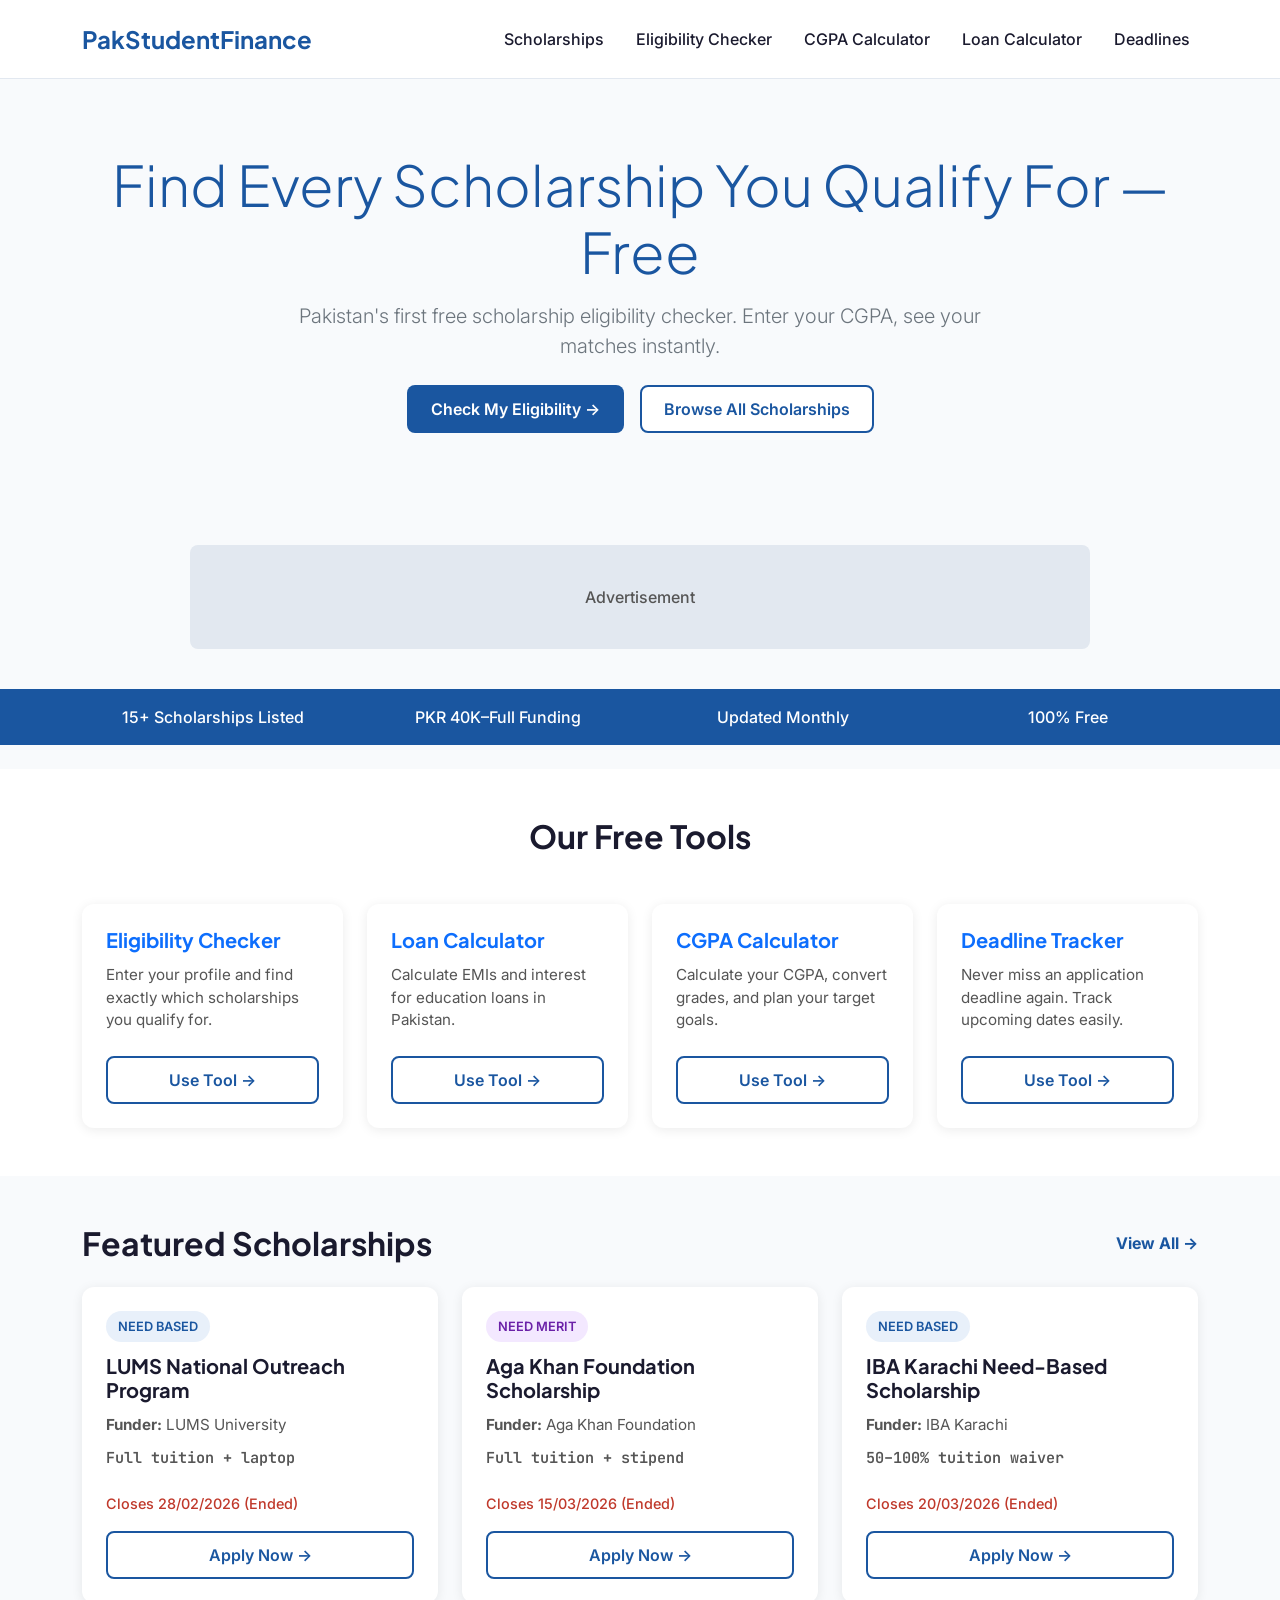
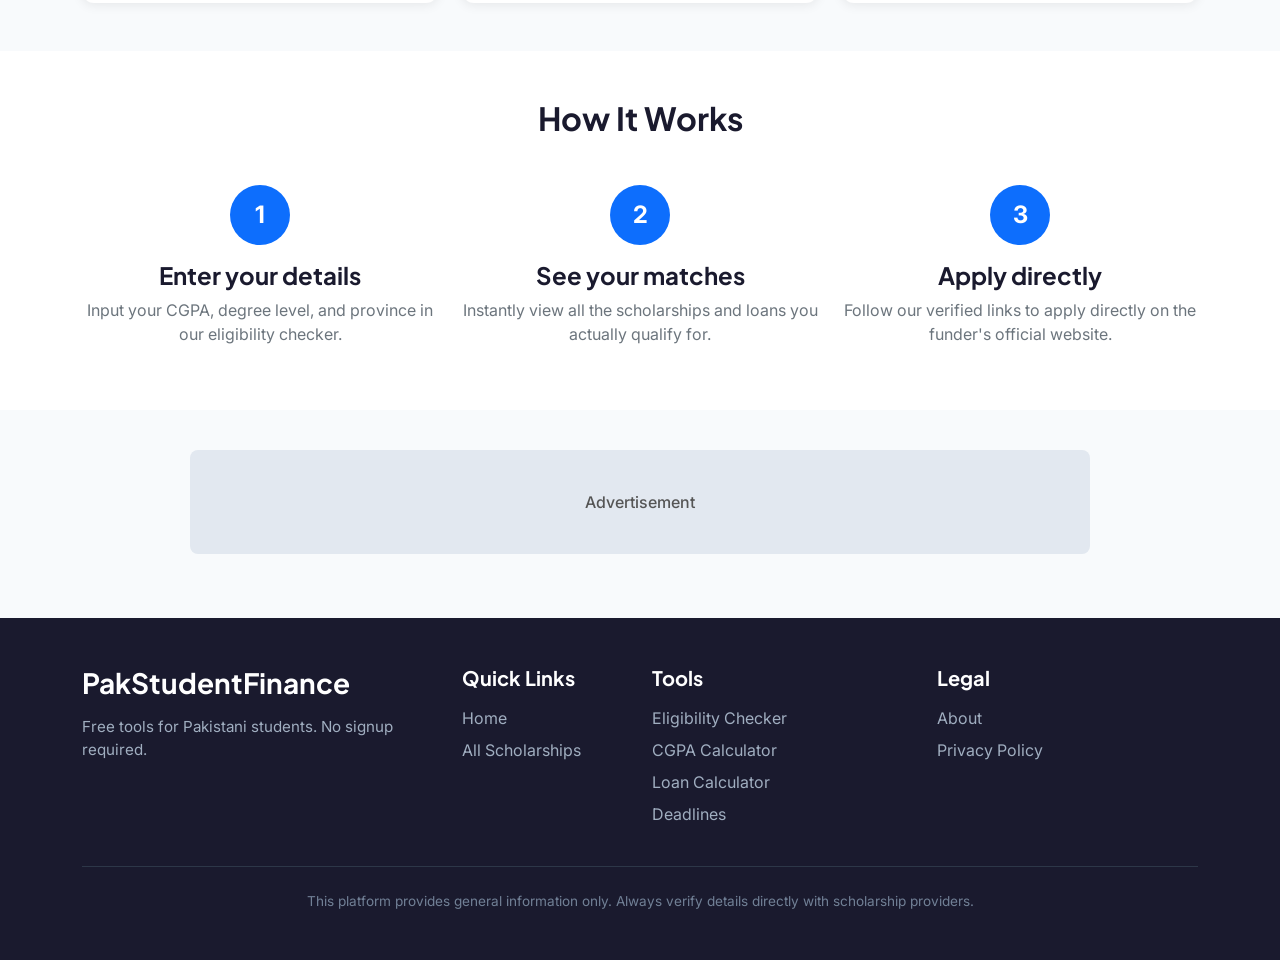
==== index.html @ a40b2070 "Update scholarship deadlines to 2026" ====
<!DOCTYPE html>
<html lang="en">

<head>
    <meta charset="UTF-8">
    <meta name="viewport" content="width=device-width, initial-scale=1.0">
    <meta name="description"
        content="Free scholarship eligibility checker and student finance tools for Pakistani students. Find HEC, provincial, and international scholarships you qualify for instantly.">
    <meta name="keywords"
        content="Pakistan scholarship, HEC scholarship, student loan Pakistan, CGPA calculator, scholarship eligibility checker">
    <meta property="og:title" content="PakStudentFinance — Free Scholarship & Finance Tools for Pakistani Students">
    <meta property="og:url" content="https://mustafa-shah-tech.github.io/student-finance-hub/">
    <title>Pakistan Student Finance & Scholarship Hub</title>

    <!-- Google Fonts -->
    <link rel="preconnect" href="https://fonts.googleapis.com">
    <link rel="preconnect" href="https://fonts.gstatic.com" crossorigin>
    <link
        href="https://fonts.googleapis.com/css2?family=Inter:wght@400;500;600&family=JetBrains+Mono:wght@400;500&family=Plus+Jakarta+Sans:wght@600;700&display=swap"
        rel="stylesheet">

    <!-- Bootstrap 5 -->
    <link href="https://cdn.jsdelivr.net/npm/bootstrap@5.3.2/dist/css/bootstrap.min.css" rel="stylesheet">

    <style>
        :root {
            --primary-blue: #1A56A0;
            --accent-light-blue: #E8F0FA;
            --bg-color: #F8FAFC;
            --card-bg: #FFFFFF;
            --text-primary: #1A1A2E;
            --text-secondary: #555555;
            --success-green: #1A8765;
            --warning-orange: #B8860B;
            --danger-red: #C0392B;
            --border-color: #E2E8F0;

            --font-heading: 'Plus Jakarta Sans', sans-serif;
            --font-body: 'Inter', sans-serif;
            --font-mono: 'JetBrains Mono', monospace;
        }

        body {
            font-family: var(--font-body);
            color: var(--text-primary);
            background-color: var(--bg-color);
            -webkit-font-smoothing: antialiased;
        }

        h1,
        h2,
        h3,
        h4,
        h5,
        h6,
        .logo {
            font-family: var(--font-heading);
            font-weight: 700;
        }

        /* Navbar */
        .navbar {
            background-color: var(--card-bg);
            border-bottom: 1px solid var(--border-color);
            padding: 1rem 0;
        }

        .navbar-brand {
            color: var(--primary-blue) !important;
            font-size: 1.5rem;
        }

        .nav-link {
            color: var(--text-primary);
            font-weight: 500;
            margin-left: 1rem;
        }

        .nav-link:hover {
            color: var(--primary-blue);
        }

        /* Components */
        .btn-primary {
            background-color: var(--primary-blue);
            color: white;
            border-radius: 8px;
            padding: 12px 24px;
            border: none;
            font-weight: 600;
            transition: all 0.2s ease;
        }

        .btn-primary:hover {
            background-color: #144380;
            /* darken 10% */
            color: white;
        }

        .btn-outline-primary {
            background-color: white;
            color: var(--primary-blue);
            border: 2px solid var(--primary-blue);
            border-radius: 8px;
            padding: 10px 22px;
            font-weight: 600;
            transition: all 0.2s ease;
        }

        .btn-outline-primary:hover {
            background-color: var(--primary-blue);
            color: white;
        }

        .stat-bar {
            background-color: var(--primary-blue);
            color: white;
            padding: 1rem 0;
            font-weight: 500;
            text-align: center;
        }

        .card-custom {
            background-color: var(--card-bg);
            border-radius: 12px;
            box-shadow: 0 2px 12px rgba(0, 0, 0, 0.08);
            padding: 24px;
            border: none;
            height: 100%;
            transition: transform 0.2s ease;
        }

        .card-custom:hover {
            transform: translateY(-4px);
        }

        .card-custom h3 {
            font-size: 1.25rem;
            margin-bottom: 0.75rem;
        }

        .card-custom p {
            color: var(--text-secondary);
            font-size: 0.95rem;
            margin-bottom: 1.5rem;
        }

        .badge-type {
            font-size: 0.8rem;
            padding: 6px 12px;
            border-radius: 20px;
            font-weight: 600;
            display: inline-block;
            margin-bottom: 12px;
        }

        .badge-need-based {
            background-color: var(--accent-light-blue);
            color: var(--primary-blue);
        }

        .badge-merit {
            background-color: #E6F4EA;
            color: var(--success-green);
        }

        .badge-loan {
            background-color: #FFF3CD;
            color: var(--warning-orange);
        }

        .badge-need-merit {
            background-color: #F3E8FF;
            color: #6B21A8;
        }

        .scholarship-price {
            font-family: var(--font-mono);
            font-size: 1.1rem;
            font-weight: 600;
            color: var(--primary-blue);
            margin: 10px 0;
        }

        .scholarship-deadline {
            color: var(--danger-red);
            font-size: 0.9rem;
            font-weight: 500;
            margin-bottom: 16px;
        }

        /* AdSense Box */
        .adsense-placeholder {
            background-color: #E2E8F0;
            color: var(--text-secondary);
            text-align: center;
            padding: 40px 20px;
            margin: 40px auto;
            border-radius: 8px;
            font-weight: 500;
            max-width: 900px;
        }

        /* Footer */
        footer {
            background-color: #1A1A2E;
            color: white;
            padding: 3rem 0;
            margin-top: 4rem;
        }

        footer a {
            color: #A0AEC0;
            text-decoration: none;
            display: block;
            margin-bottom: 0.5rem;
            transition: color 0.2s ease;
        }

        footer a:hover {
            color: white;
        }

        .footer-tagline {
            color: #A0AEC0;
            font-size: 0.95rem;
            margin-bottom: 1.5rem;
        }

        .footer-disclaimer {
            font-size: 0.85rem;
            color: #718096;
            margin-top: 2rem;
            padding-top: 1.5rem;
            border-top: 1px solid #2D3748;
        }
    </style>
</head>

<body>

    <!-- Navbar -->
    <nav class="navbar navbar-expand-lg sticky-top">
        <div class="container">
            <a class="navbar-brand logo" href="index.html">PakStudentFinance</a>
            <button class="navbar-toggler border-0" type="button" data-bs-toggle="collapse" data-bs-target="#navbarNav">
                <span class="navbar-toggler-icon"></span>
            </button>
            <div class="collapse navbar-collapse" id="navbarNav">
                <ul class="navbar-nav ms-auto">
                    <li class="nav-item">
                        <a class="nav-link" href="scholarships.html">Scholarships</a>
                    </li>
                    <li class="nav-item">
                        <a class="nav-link" href="eligibility-checker.html">Eligibility Checker</a>
                    </li>
                    <li class="nav-item">
                        <a class="nav-link" href="cgpa-calculator.html">CGPA Calculator</a>
                    </li>
                    <li class="nav-item">
                        <a class="nav-link" href="loan-calculator.html">Loan Calculator</a>
                    </li>
                    <li class="nav-item">
                        <a class="nav-link" href="deadlines.html">Deadlines</a>
                    </li>
                </ul>
            </div>
        </div>
    </nav>

    <!-- Hero -->
    <section class="py-5 text-center">
        <div class="container py-4">
            <h1 class="display-4 mb-3" style="color: var(--primary-blue);">Find Every Scholarship You Qualify For — Free
            </h1>
            <p class="lead text-secondary mb-4 mx-auto" style="max-width: 700px;">Pakistan's first free scholarship
                eligibility checker. Enter your CGPA, see your matches instantly.</p>
            <div class="d-flex justify-content-center gap-3 flex-wrap">
                <a href="eligibility-checker.html" class="btn btn-primary">Check My Eligibility &rarr;</a>
                <a href="scholarships.html" class="btn btn-outline-primary">Browse All Scholarships</a>
            </div>
        </div>
    </section>

    <!-- ADSENSE SLOT: Replace with your AdSense code after approval -->
    <div class="container">
        <div class="adsense-placeholder">
            Advertisement
        </div>
    </div>

    <!-- Stats Bar -->
    <div class="stat-bar my-4">
        <div class="container">
            <div class="row text-center gy-2">
                <div class="col-sm-3 col-6">15+ Scholarships Listed</div>
                <div class="col-sm-3 col-6">PKR 40K–Full Funding</div>
                <div class="col-sm-3 col-6">Updated Monthly</div>
                <div class="col-sm-3 col-6">100% Free</div>
            </div>
        </div>
    </div>

    <!-- Features Section -->
    <section class="py-5" style="background-color: white;">
        <div class="container">
            <h2 class="text-center mb-5">Our Free Tools</h2>
            <div class="row g-4">
                <div class="col-md-6 col-lg-3">
                    <div class="card-custom">
                        <h3 class="text-primary">Eligibility Checker</h3>
                        <p>Enter your profile and find exactly which scholarships you qualify for.</p>
                        <a href="eligibility-checker.html" class="btn btn-outline-primary w-100">Use Tool &rarr;</a>
                    </div>
                </div>
                <div class="col-md-6 col-lg-3">
                    <div class="card-custom">
                        <h3 class="text-primary">Loan Calculator</h3>
                        <p>Calculate EMIs and interest for education loans in Pakistan.</p>
                        <a href="loan-calculator.html" class="btn btn-outline-primary w-100">Use Tool &rarr;</a>
                    </div>
                </div>
                <div class="col-md-6 col-lg-3">
                    <div class="card-custom">
                        <h3 class="text-primary">CGPA Calculator</h3>
                        <p>Calculate your CGPA, convert grades, and plan your target goals.</p>
                        <a href="cgpa-calculator.html" class="btn btn-outline-primary w-100">Use Tool &rarr;</a>
                    </div>
                </div>
                <div class="col-md-6 col-lg-3">
                    <div class="card-custom">
                        <h3 class="text-primary">Deadline Tracker</h3>
                        <p>Never miss an application deadline again. Track upcoming dates easily.</p>
                        <a href="deadlines.html" class="btn btn-outline-primary w-100">Use Tool &rarr;</a>
                    </div>
                </div>
            </div>
        </div>
    </section>

    <!-- Featured Scholarships -->
    <section class="py-5">
        <div class="container">
            <div class="d-flex justify-content-between align-items-center mb-4">
                <h2 class="mb-0">Featured Scholarships</h2>
                <a href="scholarships.html" class="text-decoration-none fw-bold"
                    style="color: var(--primary-blue);">View All &rarr;</a>
            </div>
            <div class="row g-4" id="featured-scholarships-container">
                <!-- Data will be loaded via JS -->
            </div>
        </div>
    </section>

    <!-- How it works -->
    <section class="py-5" style="background-color: white;">
        <div class="container">
            <h2 class="text-center mb-5">How It Works</h2>
            <div class="row text-center g-4">
                <div class="col-md-4">
                    <div class="d-inline-flex align-items-center justify-content-center bg-primary text-white rounded-circle mb-3"
                        style="width: 60px; height: 60px; font-size: 1.5rem; font-weight: bold;">1</div>
                    <h4>Enter your details</h4>
                    <p class="text-secondary">Input your CGPA, degree level, and province in our eligibility checker.
                    </p>
                </div>
                <div class="col-md-4">
                    <div class="d-inline-flex align-items-center justify-content-center bg-primary text-white rounded-circle mb-3"
                        style="width: 60px; height: 60px; font-size: 1.5rem; font-weight: bold;">2</div>
                    <h4>See your matches</h4>
                    <p class="text-secondary">Instantly view all the scholarships and loans you actually qualify for.
                    </p>
                </div>
                <div class="col-md-4">
                    <div class="d-inline-flex align-items-center justify-content-center bg-primary text-white rounded-circle mb-3"
                        style="width: 60px; height: 60px; font-size: 1.5rem; font-weight: bold;">3</div>
                    <h4>Apply directly</h4>
                    <p class="text-secondary">Follow our verified links to apply directly on the funder's official
                        website.</p>
                </div>
            </div>
        </div>
    </section>

    <!-- ADSENSE SLOT: Replace with your AdSense code after approval -->
    <div class="container mt-4">
        <div class="adsense-placeholder">
            Advertisement
        </div>
    </div>

    <!-- Footer -->
    <footer>
        <div class="container">
            <div class="row gy-4">
                <div class="col-lg-4 col-md-6">
                    <h3 class="logo mb-3">PakStudentFinance</h3>
                    <p class="footer-tagline">Free tools for Pakistani students. No signup required.</p>
                </div>
                <div class="col-lg-2 col-md-6">
                    <h5 class="mb-3">Quick Links</h5>
                    <a href="index.html">Home</a>
                    <a href="scholarships.html">All Scholarships</a>
                </div>
                <div class="col-lg-3 col-md-6">
                    <h5 class="mb-3">Tools</h5>
                    <a href="eligibility-checker.html">Eligibility Checker</a>
                    <a href="cgpa-calculator.html">CGPA Calculator</a>
                    <a href="loan-calculator.html">Loan Calculator</a>
                    <a href="deadlines.html">Deadlines</a>
                </div>
                <div class="col-lg-3 col-md-6">
                    <h5 class="mb-3">Legal</h5>
                    <a href="about.html">About</a>
                    <a href="privacy-policy.html">Privacy Policy</a>
                </div>
            </div>
            <div class="footer-disclaimer text-center">
                This platform provides general information only. Always verify details directly with scholarship
                providers.
            </div>
        </div>
    </footer>

    <!-- Bootstrap JS -->
    <script src="https://cdn.jsdelivr.net/npm/bootstrap@5.3.2/dist/js/bootstrap.bundle.min.js"></script>

    <script>
        const scholarships = [
            { id: 1, name: "HEC Need-Based Scholarship", funder: "Higher Education Commission (HEC)", amount: "PKR 40,000–80,000/year", type: "need-based", deadline: "2026-03-31", applyURL: "https://www.hec.gov.pk/english/scholarshipsgrants/Pages/NBS.aspx" },
            { id: 2, name: "HEC Merit Scholarship (USEFP)", funder: "HEC / USEFP", amount: "PKR 20,000–50,000/semester", type: "merit", deadline: "2026-04-15", applyURL: "https://www.hec.gov.pk" },
            { id: 3, name: "Punjab Educational Endowment Fund (PEEF)", funder: "Government of Punjab", amount: "PKR 30,000–60,000/year", type: "need-based", deadline: "2026-05-01", applyURL: "https://peef.org.pk" },
            { id: 4, name: "Sindh Education Foundation Scholarship", funder: "Government of Sindh", amount: "PKR 25,000–45,000/year", type: "need-based", deadline: "2026-04-30", applyURL: "https://sef.org.pk" },
            { id: 5, name: "PM's Youth Business & Agriculture Loan", funder: "Government of Pakistan", amount: "PKR 100K–500K (loan)", type: "loan", deadline: "2026-06-30", applyURL: "https://pmyp.gov.pk" },
            { id: 6, name: "Aga Khan Foundation Scholarship", funder: "Aga Khan Foundation", amount: "Full tuition + stipend", type: "need-merit", deadline: "2026-03-15", applyURL: "https://www.akdn.org" },
            { id: 7, name: "Ehsaas Undergraduate Scholarship", funder: "Government of Pakistan", amount: "PKR 20,000/sem + acc", type: "need-based", deadline: "2026-08-01", applyURL: "https://ehsaas.nadra.gov.pk" },
            { id: 8, name: "Balochistan Educational Scholarship", funder: "Gov of Balochistan", amount: "PKR 30,000–70,000/year", type: "need-based", deadline: "2026-05-15", applyURL: "https://www.balochistan.gov.pk" },
            { id: 9, name: "LUMS National Outreach Program", funder: "LUMS University", amount: "Full tuition + laptop", type: "need-based", deadline: "2026-02-28", applyURL: "https://nop.lums.edu.pk" },
            { id: 10, name: "IBA Karachi Need-Based Scholarship", funder: "IBA Karachi", amount: "50–100% tuition waiver", type: "need-based", deadline: "2026-03-20", applyURL: "https://www.iba.edu.pk/financial_aid.php" },
            { id: 11, name: "KPK Higher Education Scholarship", funder: "Government of KPK", amount: "PKR 30,000–60,000/year", type: "merit", deadline: "2026-06-01", applyURL: "https://www.kpkscholarships.com" },
            { id: 12, name: "NUST Financial Aid Scholarship", funder: "NUST University", amount: "25–100% tuition waiver", type: "need-merit", deadline: "2026-07-15", applyURL: "https://www.nust.edu.pk" },
            { id: 13, name: "Commonwealth Scholarship (Pakistan)", funder: "Commonwealth (UK)", amount: "Full funding (UK study)", type: "merit", deadline: "2026-10-15", applyURL: "https://cscuk.fcdo.gov.uk/apply/" },
            { id: 14, name: "Fulbright Pakistan Scholarship", funder: "US Embassy / USEFP", amount: "Full funding (USA study)", type: "merit", deadline: "2026-05-15", applyURL: "https://www.usefpakistan.org" },
            { id: 15, name: "Dawood Global Foundation Scholarship", funder: "Dawood Foundation", amount: "PKR 60K–120K/year", type: "need-merit", deadline: "2026-04-01", applyURL: "https://www.dawoodglobal.com/foundation" }
        ];

        function getDaysRemaining(deadlineStr) {
            const today = new Date();
            today.setHours(0, 0, 0, 0);
            const deadline = new Date(deadlineStr);
            const diff = Math.ceil((deadline - today) / (1000 * 60 * 60 * 24));
            return diff;
        }

        window.onload = function () {
            // Sort by deadline and pick first 3
            const sortedScholarships = [...scholarships].sort((a, b) => new Date(a.deadline) - new Date(b.deadline));
            const featuredList = sortedScholarships.slice(0, 3);
            const container = document.getElementById("featured-scholarships-container");
            container.innerHTML = "";

            featuredList.forEach(item => {
                const daysObj = getDaysRemaining(item.deadline);
                let deadlineStr = `Closes ${new Date(item.deadline).toLocaleDateString('en-GB')} (${daysObj > 0 ? daysObj + " days left" : "Ended"})`;

                const col = document.createElement("div");
                col.className = "col-md-4";
                col.innerHTML = `
                    <div class="card-custom">
                        <span class="badge-type badge-${item.type}">${item.type.replace('-', ' ').toUpperCase()}</span>
                        <h3>${item.name}</h3>
                        <p class="mb-1"><strong>Funder:</strong> ${item.funder}</p>
                        <p class="scholarship-price">${item.amount}</p>
                        <div class="scholarship-deadline">${deadlineStr}</div>
                        <a href="${item.applyURL}" target="_blank" class="btn btn-outline-primary w-100">Apply Now &rarr;</a>
                    </div>
                `;
                container.appendChild(col);
            });
        };
    </script>
</body>

</html>
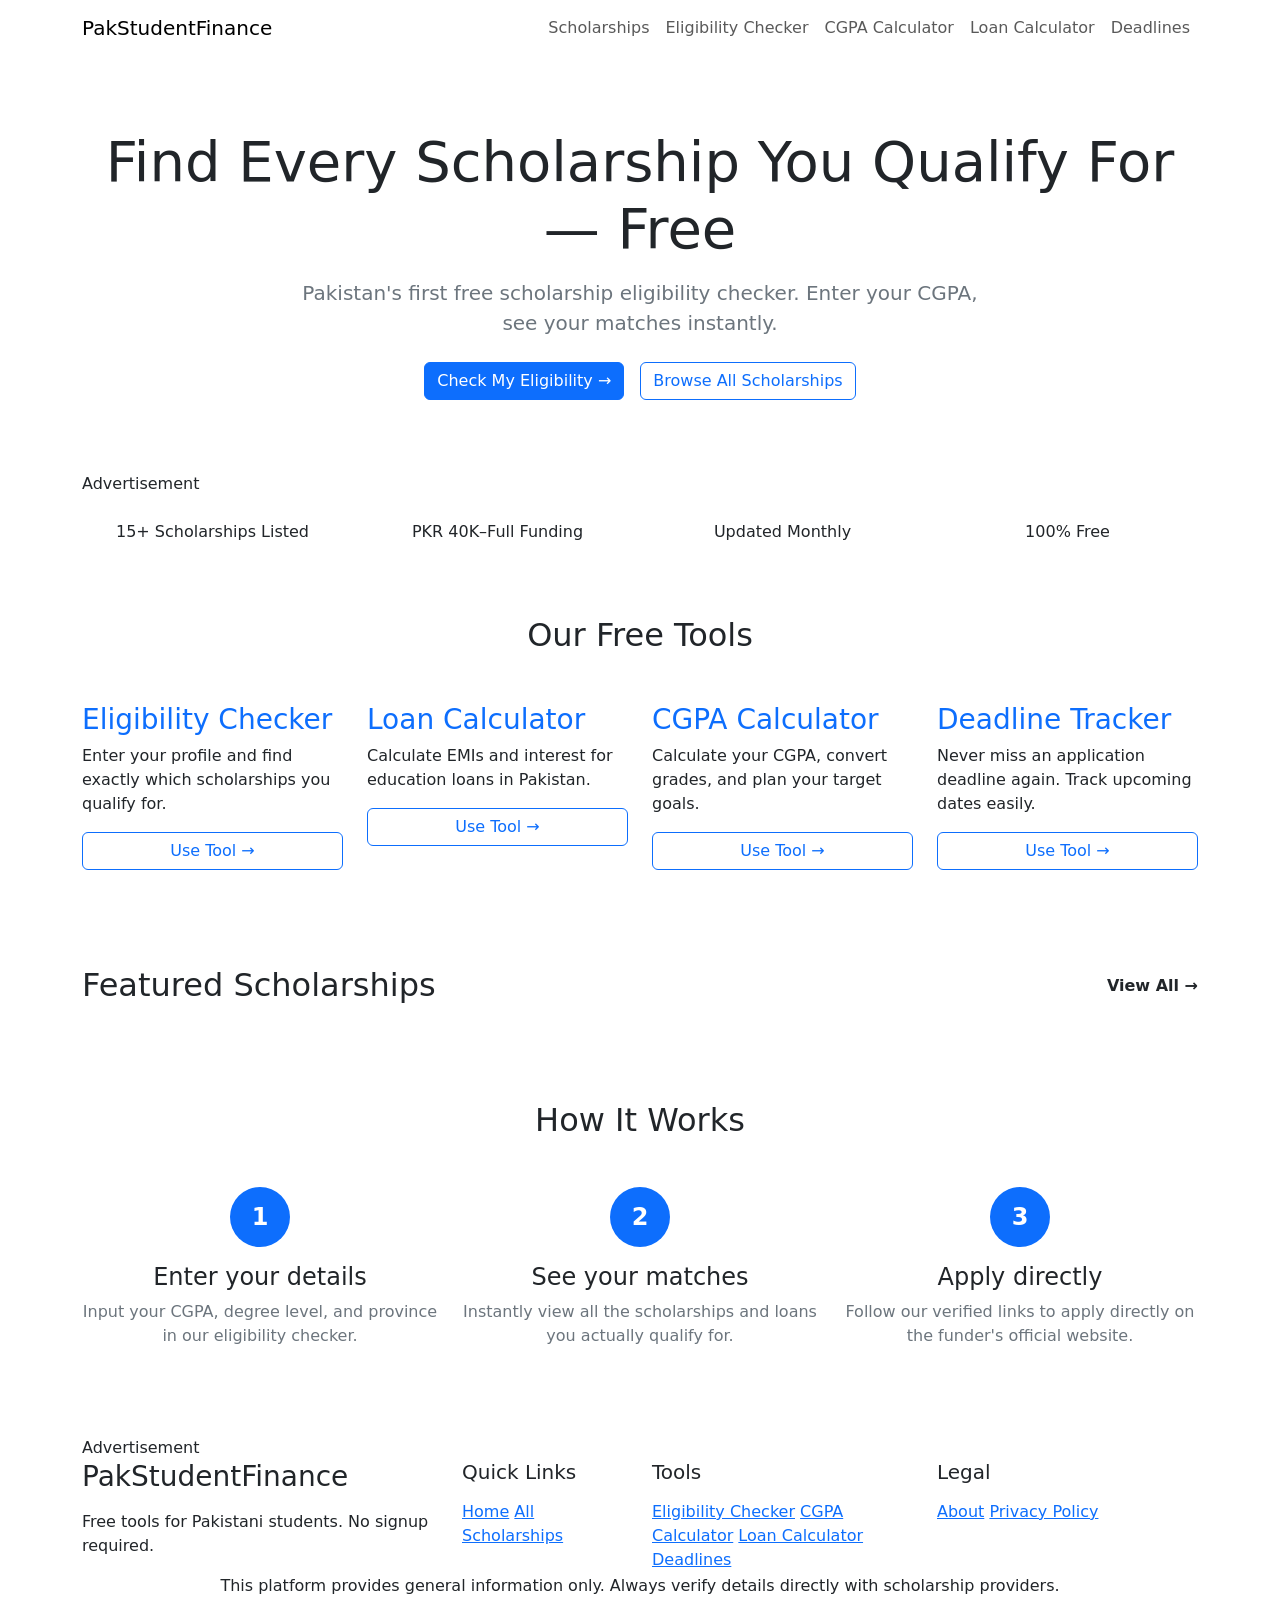
==== commit b259f4b9: "Fix duplicate favicon comment and meta description formatting" ====
--- a/index.html
+++ b/index.html
@@ -4,13 +4,15 @@
 <head>
     <meta charset="UTF-8">
     <meta name="viewport" content="width=device-width, initial-scale=1.0">
-    <meta name="description"
-        content="Free scholarship eligibility checker and student finance tools for Pakistani students. Find HEC, provincial, and international scholarships you qualify for instantly.">
+    <meta name="description" content="Free scholarship eligibility checker and student finance tools for Pakistani students. Find HEC, provincial, and international scholarships you qualify for instantly.">
     <meta name="keywords"
         content="Pakistan scholarship, HEC scholarship, student loan Pakistan, CGPA calculator, scholarship eligibility checker">
     <meta property="og:title" content="PakStudentFinance — Free Scholarship & Finance Tools for Pakistani Students">
     <meta property="og:url" content="https://mustafa-shah-tech.github.io/student-finance-hub/">
     <title>Pakistan Student Finance & Scholarship Hub</title>
+    <!-- Favicon -->
+    <link rel="icon"
+        href="data:image/svg+xml,<svg xmlns='http://www.w3.org/2000/svg' viewBox='0 0 100 100'><text y='.9em' font-size=''90''>🎓</text></svg>">
 
     <!-- Google Fonts -->
     <link rel="preconnect" href="https://fonts.googleapis.com">
@@ -22,219 +24,9 @@
     <!-- Bootstrap 5 -->
     <link href="https://cdn.jsdelivr.net/npm/bootstrap@5.3.2/dist/css/bootstrap.min.css" rel="stylesheet">
 
-    <style>
-        :root {
-            --primary-blue: #1A56A0;
-            --accent-light-blue: #E8F0FA;
-            --bg-color: #F8FAFC;
-            --card-bg: #FFFFFF;
-            --text-primary: #1A1A2E;
-            --text-secondary: #555555;
-            --success-green: #1A8765;
-            --warning-orange: #B8860B;
-            --danger-red: #C0392B;
-            --border-color: #E2E8F0;
-
-            --font-heading: 'Plus Jakarta Sans', sans-serif;
-            --font-body: 'Inter', sans-serif;
-            --font-mono: 'JetBrains Mono', monospace;
-        }
-
-        body {
-            font-family: var(--font-body);
-            color: var(--text-primary);
-            background-color: var(--bg-color);
-            -webkit-font-smoothing: antialiased;
-        }
-
-        h1,
-        h2,
-        h3,
-        h4,
-        h5,
-        h6,
-        .logo {
-            font-family: var(--font-heading);
-            font-weight: 700;
-        }
-
-        /* Navbar */
-        .navbar {
-            background-color: var(--card-bg);
-            border-bottom: 1px solid var(--border-color);
-            padding: 1rem 0;
-        }
-
-        .navbar-brand {
-            color: var(--primary-blue) !important;
-            font-size: 1.5rem;
-        }
-
-        .nav-link {
-            color: var(--text-primary);
-            font-weight: 500;
-            margin-left: 1rem;
-        }
-
-        .nav-link:hover {
-            color: var(--primary-blue);
-        }
-
-        /* Components */
-        .btn-primary {
-            background-color: var(--primary-blue);
-            color: white;
-            border-radius: 8px;
-            padding: 12px 24px;
-            border: none;
-            font-weight: 600;
-            transition: all 0.2s ease;
-        }
-
-        .btn-primary:hover {
-            background-color: #144380;
-            /* darken 10% */
-            color: white;
-        }
-
-        .btn-outline-primary {
-            background-color: white;
-            color: var(--primary-blue);
-            border: 2px solid var(--primary-blue);
-            border-radius: 8px;
-            padding: 10px 22px;
-            font-weight: 600;
-            transition: all 0.2s ease;
-        }
-
-        .btn-outline-primary:hover {
-            background-color: var(--primary-blue);
-            color: white;
-        }
-
-        .stat-bar {
-            background-color: var(--primary-blue);
-            color: white;
-            padding: 1rem 0;
-            font-weight: 500;
-            text-align: center;
-        }
-
-        .card-custom {
-            background-color: var(--card-bg);
-            border-radius: 12px;
-            box-shadow: 0 2px 12px rgba(0, 0, 0, 0.08);
-            padding: 24px;
-            border: none;
-            height: 100%;
-            transition: transform 0.2s ease;
-        }
-
-        .card-custom:hover {
-            transform: translateY(-4px);
-        }
-
-        .card-custom h3 {
-            font-size: 1.25rem;
-            margin-bottom: 0.75rem;
-        }
-
-        .card-custom p {
-            color: var(--text-secondary);
-            font-size: 0.95rem;
-            margin-bottom: 1.5rem;
-        }
-
-        .badge-type {
-            font-size: 0.8rem;
-            padding: 6px 12px;
-            border-radius: 20px;
-            font-weight: 600;
-            display: inline-block;
-            margin-bottom: 12px;
-        }
-
-        .badge-need-based {
-            background-color: var(--accent-light-blue);
-            color: var(--primary-blue);
-        }
-
-        .badge-merit {
-            background-color: #E6F4EA;
-            color: var(--success-green);
-        }
-
-        .badge-loan {
-            background-color: #FFF3CD;
-            color: var(--warning-orange);
-        }
-
-        .badge-need-merit {
-            background-color: #F3E8FF;
-            color: #6B21A8;
-        }
-
-        .scholarship-price {
-            font-family: var(--font-mono);
-            font-size: 1.1rem;
-            font-weight: 600;
-            color: var(--primary-blue);
-            margin: 10px 0;
-        }
-
-        .scholarship-deadline {
-            color: var(--danger-red);
-            font-size: 0.9rem;
-            font-weight: 500;
-            margin-bottom: 16px;
-        }
-
-        /* AdSense Box */
-        .adsense-placeholder {
-            background-color: #E2E8F0;
-            color: var(--text-secondary);
-            text-align: center;
-            padding: 40px 20px;
-            margin: 40px auto;
-            border-radius: 8px;
-            font-weight: 500;
-            max-width: 900px;
-        }
-
-        /* Footer */
-        footer {
-            background-color: #1A1A2E;
-            color: white;
-            padding: 3rem 0;
-            margin-top: 4rem;
-        }
-
-        footer a {
-            color: #A0AEC0;
-            text-decoration: none;
-            display: block;
-            margin-bottom: 0.5rem;
-            transition: color 0.2s ease;
-        }
-
-        footer a:hover {
-            color: white;
-        }
-
-        .footer-tagline {
-            color: #A0AEC0;
-            font-size: 0.95rem;
-            margin-bottom: 1.5rem;
-        }
-
-        .footer-disclaimer {
-            font-size: 0.85rem;
-            color: #718096;
-            margin-top: 2rem;
-            padding-top: 1.5rem;
-            border-top: 1px solid #2D3748;
-        }
-    </style>
+    <!-- Shared Styles -->
+    <link rel="stylesheet" href="assets/css/main.css">
+    <link rel="stylesheet" href="assets/css/components.css">
 </head>
 
 <body>
@@ -425,60 +217,9 @@
     <!-- Bootstrap JS -->
     <script src="https://cdn.jsdelivr.net/npm/bootstrap@5.3.2/dist/js/bootstrap.bundle.min.js"></script>
 
-    <script>
-        const scholarships = [
-            { id: 1, name: "HEC Need-Based Scholarship", funder: "Higher Education Commission (HEC)", amount: "PKR 40,000–80,000/year", type: "need-based", deadline: "2026-03-31", applyURL: "https://www.hec.gov.pk/english/scholarshipsgrants/Pages/NBS.aspx" },
-            { id: 2, name: "HEC Merit Scholarship (USEFP)", funder: "HEC / USEFP", amount: "PKR 20,000–50,000/semester", type: "merit", deadline: "2026-04-15", applyURL: "https://www.hec.gov.pk" },
-            { id: 3, name: "Punjab Educational Endowment Fund (PEEF)", funder: "Government of Punjab", amount: "PKR 30,000–60,000/year", type: "need-based", deadline: "2026-05-01", applyURL: "https://peef.org.pk" },
-            { id: 4, name: "Sindh Education Foundation Scholarship", funder: "Government of Sindh", amount: "PKR 25,000–45,000/year", type: "need-based", deadline: "2026-04-30", applyURL: "https://sef.org.pk" },
-            { id: 5, name: "PM's Youth Business & Agriculture Loan", funder: "Government of Pakistan", amount: "PKR 100K–500K (loan)", type: "loan", deadline: "2026-06-30", applyURL: "https://pmyp.gov.pk" },
-            { id: 6, name: "Aga Khan Foundation Scholarship", funder: "Aga Khan Foundation", amount: "Full tuition + stipend", type: "need-merit", deadline: "2026-03-15", applyURL: "https://www.akdn.org" },
-            { id: 7, name: "Ehsaas Undergraduate Scholarship", funder: "Government of Pakistan", amount: "PKR 20,000/sem + acc", type: "need-based", deadline: "2026-08-01", applyURL: "https://ehsaas.nadra.gov.pk" },
-            { id: 8, name: "Balochistan Educational Scholarship", funder: "Gov of Balochistan", amount: "PKR 30,000–70,000/year", type: "need-based", deadline: "2026-05-15", applyURL: "https://www.balochistan.gov.pk" },
-            { id: 9, name: "LUMS National Outreach Program", funder: "LUMS University", amount: "Full tuition + laptop", type: "need-based", deadline: "2026-02-28", applyURL: "https://nop.lums.edu.pk" },
-            { id: 10, name: "IBA Karachi Need-Based Scholarship", funder: "IBA Karachi", amount: "50–100% tuition waiver", type: "need-based", deadline: "2026-03-20", applyURL: "https://www.iba.edu.pk/financial_aid.php" },
-            { id: 11, name: "KPK Higher Education Scholarship", funder: "Government of KPK", amount: "PKR 30,000–60,000/year", type: "merit", deadline: "2026-06-01", applyURL: "https://www.kpkscholarships.com" },
-            { id: 12, name: "NUST Financial Aid Scholarship", funder: "NUST University", amount: "25–100% tuition waiver", type: "need-merit", deadline: "2026-07-15", applyURL: "https://www.nust.edu.pk" },
-            { id: 13, name: "Commonwealth Scholarship (Pakistan)", funder: "Commonwealth (UK)", amount: "Full funding (UK study)", type: "merit", deadline: "2026-10-15", applyURL: "https://cscuk.fcdo.gov.uk/apply/" },
-            { id: 14, name: "Fulbright Pakistan Scholarship", funder: "US Embassy / USEFP", amount: "Full funding (USA study)", type: "merit", deadline: "2026-05-15", applyURL: "https://www.usefpakistan.org" },
-            { id: 15, name: "Dawood Global Foundation Scholarship", funder: "Dawood Foundation", amount: "PKR 60K–120K/year", type: "need-merit", deadline: "2026-04-01", applyURL: "https://www.dawoodglobal.com/foundation" }
-        ];
-
-        function getDaysRemaining(deadlineStr) {
-            const today = new Date();
-            today.setHours(0, 0, 0, 0);
-            const deadline = new Date(deadlineStr);
-            const diff = Math.ceil((deadline - today) / (1000 * 60 * 60 * 24));
-            return diff;
-        }
-
-        window.onload = function () {
-            // Sort by deadline and pick first 3
-            const sortedScholarships = [...scholarships].sort((a, b) => new Date(a.deadline) - new Date(b.deadline));
-            const featuredList = sortedScholarships.slice(0, 3);
-            const container = document.getElementById("featured-scholarships-container");
-            container.innerHTML = "";
-
-            featuredList.forEach(item => {
-                const daysObj = getDaysRemaining(item.deadline);
-                let deadlineStr = `Closes ${new Date(item.deadline).toLocaleDateString('en-GB')} (${daysObj > 0 ? daysObj + " days left" : "Ended"})`;
-
-                const col = document.createElement("div");
-                col.className = "col-md-4";
-                col.innerHTML = `
-                    <div class="card-custom">
-                        <span class="badge-type badge-${item.type}">${item.type.replace('-', ' ').toUpperCase()}</span>
-                        <h3>${item.name}</h3>
-                        <p class="mb-1"><strong>Funder:</strong> ${item.funder}</p>
-                        <p class="scholarship-price">${item.amount}</p>
-                        <div class="scholarship-deadline">${deadlineStr}</div>
-                        <a href="${item.applyURL}" target="_blank" class="btn btn-outline-primary w-100">Apply Now &rarr;</a>
-                    </div>
-                `;
-                container.appendChild(col);
-            });
-        };
-    </script>
+    <!-- Project Scripts -->
+    <script src="assets/js/scholarships-data.js"></script>
+    <script src="assets/js/index.js"></script>
 </body>
 
 </html>
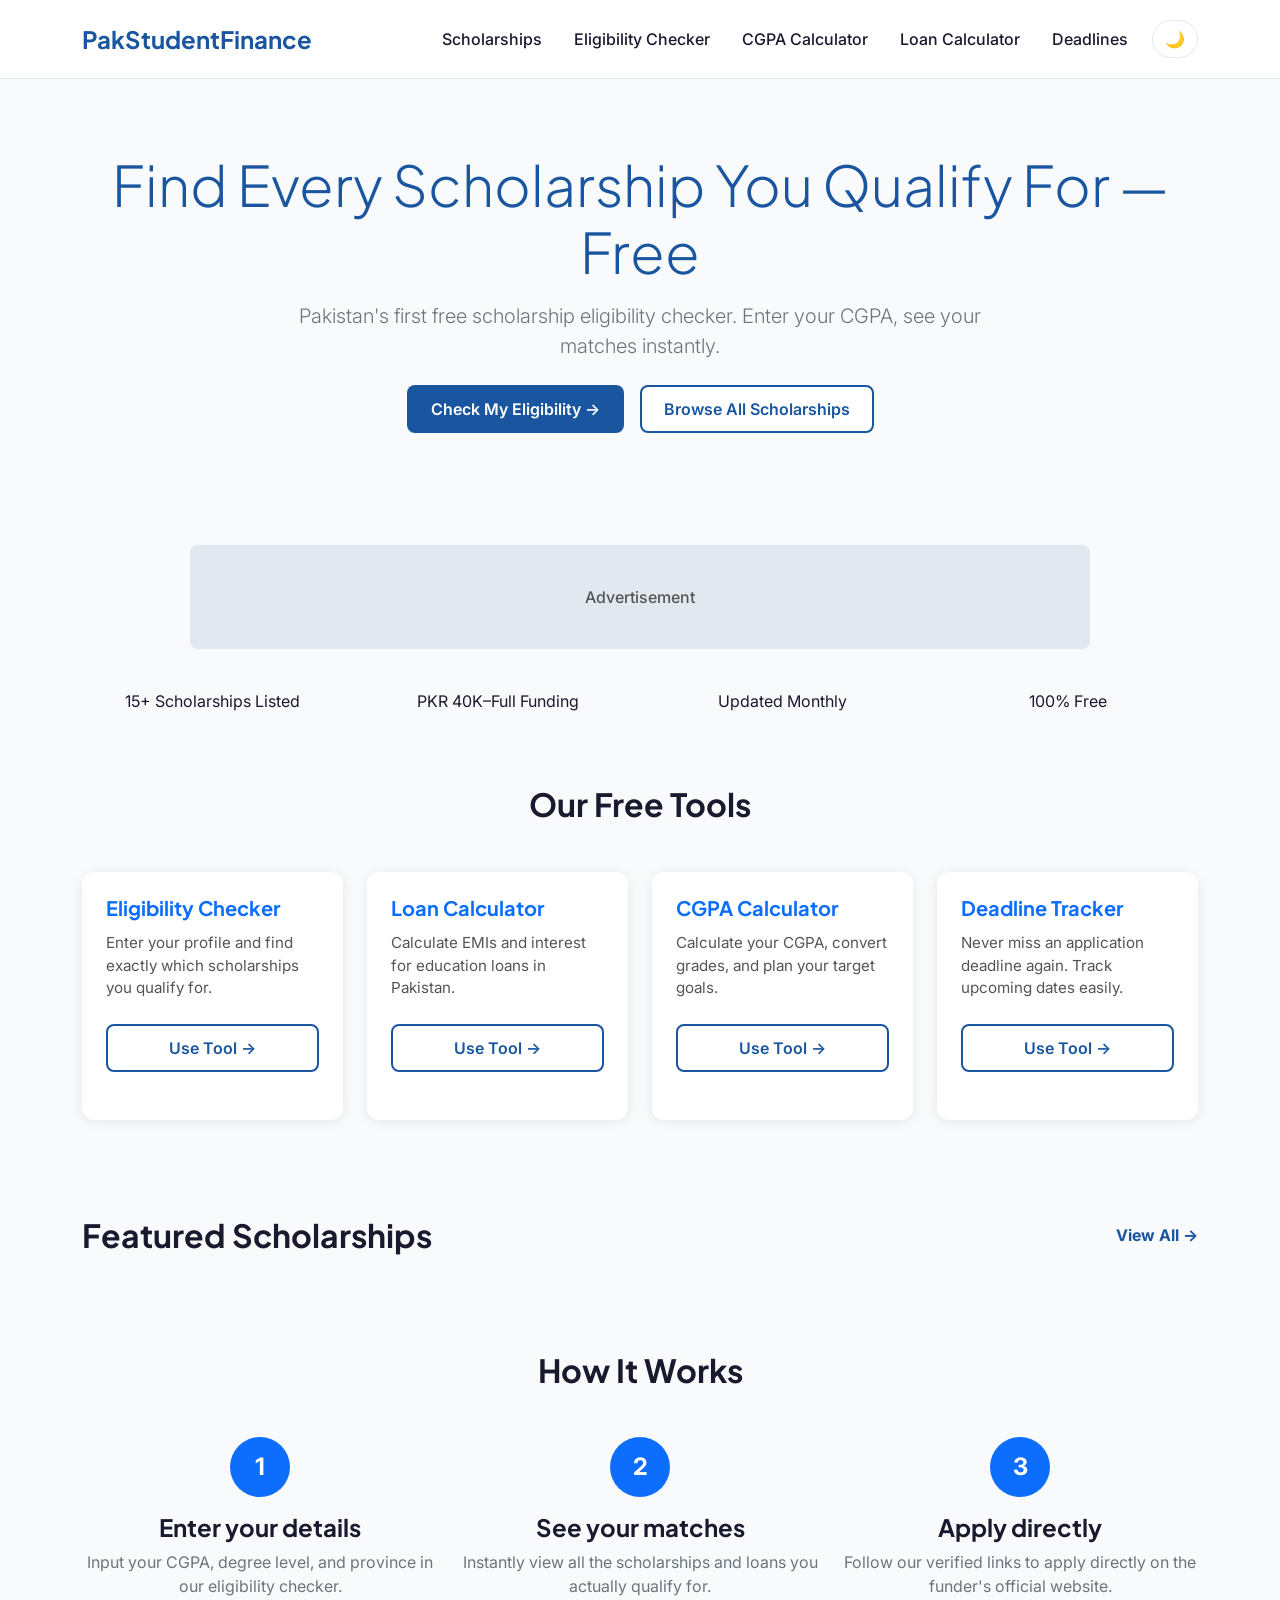
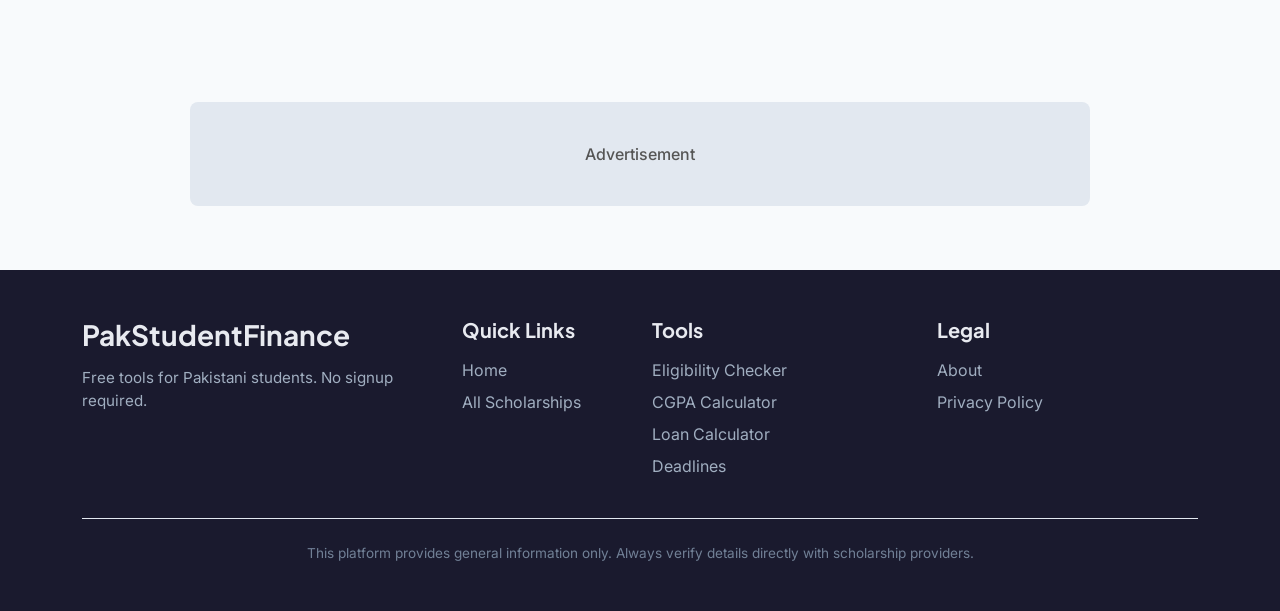
==== commit 2094db37: "Add auto-detecting dark/light mode toggle with system preference detection and localStorage persiste" ====
--- a/index.html
+++ b/index.html
@@ -2,6 +2,7 @@
 <html lang="en">
 
 <head>
+    <script src="assets/js/theme.js"></script>
     <meta charset="UTF-8">
     <meta name="viewport" content="width=device-width, initial-scale=1.0">
     <meta name="description" content="Free scholarship eligibility checker and student finance tools for Pakistani students. Find HEC, provincial, and international scholarships you qualify for instantly.">
@@ -56,6 +57,10 @@
                         <a class="nav-link" href="deadlines.html">Deadlines</a>
                     </li>
                 </ul>
+            <button id="theme-toggle" class="btn-theme-toggle ms-3" aria-label="Toggle dark mode">
+                    <span class="icon-sun">☀️</span>
+                    <span class="icon-moon">🌙</span>
+                </button>
             </div>
         </div>
     </nav>
@@ -94,7 +99,7 @@
     </div>
 
     <!-- Features Section -->
-    <section class="py-5" style="background-color: white;">
+    <section class="py-5" >
         <div class="container">
             <h2 class="text-center mb-5">Our Free Tools</h2>
             <div class="row g-4">
@@ -145,7 +150,7 @@
     </section>
 
     <!-- How it works -->
-    <section class="py-5" style="background-color: white;">
+    <section class="py-5" >
         <div class="container">
             <h2 class="text-center mb-5">How It Works</h2>
             <div class="row text-center g-4">
--- a/assets/css/main.css
+++ b/assets/css/main.css
@@ -0,0 +1,335 @@
+:root {
+    --primary-blue: #1A56A0;
+    --accent-light-blue: #E8F0FA;
+    --bg-color: #F8FAFC;
+    --card-bg: #FFFFFF;
+    --text-primary: #1A1A2E;
+    --text-secondary: #555555;
+    --success-green: #1A8765;
+    --warning-orange: #B8860B;
+    --danger-red: #C0392B;
+    --border-color: #E2E8F0;
+    --navbar-bg: #FFFFFF;
+    --footer-bg: #1A1A2E;
+    --input-bg: #FFFFFF;
+    --shadow: 0 2px 12px rgba(0, 0, 0, 0.08);
+    --adsense-bg: #E2E8F0;
+
+    --font-heading: 'Plus Jakarta Sans', sans-serif;
+    --font-body: 'Inter', sans-serif;
+    --font-mono: 'JetBrains Mono', monospace;
+}
+
+html.dark-mode {
+    --primary-blue: #4A90D9;
+    --accent-light-blue: #1E3A5F;
+    --bg-color: #0F1117;
+    --card-bg: #1A1D27;
+    --text-primary: #E8EAF0;
+    --text-secondary: #9BA3B2;
+    --success-green: #2ECC8E;
+    --warning-orange: #F0A500;
+    --danger-red: #E55555;
+    --border-color: #2D3748;
+    --navbar-bg: #1A1D27;
+    --footer-bg: #0A0D14;
+    --input-bg: #252836;
+    --shadow: 0 2px 12px rgba(0, 0, 0, 0.4);
+    --adsense-bg: #252836;
+}
+
+html {
+    transition: background-color 0.3s ease, color 0.3s ease;
+}
+
+* {
+    transition: background-color 0.2s ease, border-color 0.2s ease,
+        color 0.2s ease;
+}
+
+body {
+    font-family: var(--font-body);
+    color: var(--text-primary);
+    background-color: var(--bg-color);
+    -webkit-font-smoothing: antialiased;
+}
+
+h1,
+h2,
+h3,
+h4,
+h5,
+h6,
+.logo {
+    font-family: var(--font-heading);
+    font-weight: 700;
+}
+
+/* Navbar */
+.navbar {
+    background-color: var(--navbar-bg);
+    border-bottom: 1px solid var(--border-color);
+    padding: 1rem 0;
+}
+
+.navbar-brand {
+    color: var(--primary-blue) !important;
+    font-size: 1.5rem;
+}
+
+.nav-link {
+    color: var(--text-primary);
+    font-weight: 500;
+    margin-left: 1rem;
+}
+
+.nav-link:hover {
+    color: var(--primary-blue);
+}
+
+/* Form controls */
+.form-label {
+    font-weight: 600;
+    color: var(--text-primary);
+}
+
+.form-control,
+.form-select {
+    border: 1px solid var(--border-color);
+    border-radius: 8px;
+    padding: 12px 16px;
+    font-family: var(--font-body);
+    background-color: var(--input-bg);
+    color: var(--text-primary);
+}
+
+.form-control:focus,
+.form-select:focus {
+    border-color: var(--primary-blue);
+    box-shadow: 0 0 0 0.25rem rgba(26, 86, 160, 0.25);
+}
+
+/* Buttons */
+.btn-primary {
+    background-color: var(--primary-blue);
+    color: white;
+    border-radius: 8px;
+    padding: 12px 24px;
+    border: none;
+    font-weight: 600;
+    transition: all 0.2s ease;
+}
+
+.btn-primary:hover {
+    background-color: #144380;
+    color: white;
+}
+
+.btn-outline-primary {
+    background-color: white;
+    color: var(--primary-blue);
+    border: 2px solid var(--primary-blue);
+    border-radius: 8px;
+    padding: 10px 22px;
+    font-weight: 600;
+    transition: all 0.2s ease;
+}
+
+.btn-outline-primary:hover {
+    background-color: var(--primary-blue);
+    color: white;
+}
+
+.btn-outline-danger {
+    border: 2px solid var(--danger-red);
+    color: var(--danger-red);
+    background-color: var(--card-bg);
+    border-radius: 8px;
+    padding: 8px 16px;
+    font-weight: 600;
+}
+
+.btn-outline-danger:hover {
+    background-color: var(--danger-red);
+    color: white;
+}
+
+/* Cards */
+.card-custom {
+    background-color: var(--card-bg);
+    border-radius: 12px;
+    box-shadow: var(--shadow);
+    padding: 24px;
+    border: none;
+    height: 100%;
+    transition: transform 0.2s ease;
+    margin-bottom: 24px;
+}
+
+.card-custom:hover {
+    transform: translateY(-4px);
+}
+
+.card-custom h3 {
+    font-size: 1.25rem;
+    margin-bottom: 0.75rem;
+}
+
+.card-custom p {
+    color: var(--text-secondary);
+    font-size: 0.95rem;
+    margin-bottom: 1.5rem;
+}
+
+/* Badges */
+.badge-type {
+    font-size: 0.8rem;
+    padding: 6px 12px;
+    border-radius: 20px;
+    font-weight: 600;
+    display: inline-block;
+    margin-bottom: 12px;
+    text-transform: uppercase;
+}
+
+.badge-need-based {
+    background-color: var(--accent-light-blue);
+    color: var(--primary-blue);
+}
+
+.badge-merit {
+    background-color: #E6F4EA;
+    color: var(--success-green);
+}
+
+.badge-loan {
+    background-color: #FFF3CD;
+    color: var(--warning-orange);
+}
+
+.badge-need-merit {
+    background-color: #F3E8FF;
+    color: #6B21A8;
+}
+
+.badge-full-scholarship {
+    background-color: #FEF3C7;
+    color: #D97706;
+}
+
+/* AdSense placeholder */
+.adsense-placeholder {
+    background-color: var(--adsense-bg);
+    color: var(--text-secondary);
+    text-align: center;
+    padding: 40px 20px;
+    margin: 40px auto;
+    border-radius: 8px;
+    font-weight: 500;
+    max-width: 900px;
+}
+
+/* Footer */
+footer {
+    background-color: var(--footer-bg);
+    color: #E8EAF0;
+    padding: 3rem 0;
+    margin-top: 4rem;
+}
+
+footer a {
+    color: #A0AEC0;
+    text-decoration: none;
+    display: block;
+    margin-bottom: 0.5rem;
+    transition: color 0.2s ease;
+}
+
+footer a:hover {
+    color: white;
+}
+
+.footer-tagline {
+    color: #A0AEC0;
+    font-size: 0.95rem;
+    margin-bottom: 1.5rem;
+}
+
+.footer-disclaimer {
+    font-size: 0.85rem;
+    color: #718096;
+    margin-top: 2rem;
+    padding-top: 1.5rem;
+    border-top: 1px solid var(--border-color);
+}
+
+/* Theme Toggle Button */
+.btn-theme-toggle {
+    background: none;
+    border: 1px solid var(--border-color);
+    border-radius: 20px;
+    padding: 6px 12px;
+    cursor: pointer;
+    font-size: 1rem;
+    color: var(--text-primary);
+    transition: all 0.2s ease;
+    display: flex;
+    align-items: center;
+    gap: 4px;
+}
+
+.btn-theme-toggle:hover {
+    background-color: var(--accent-light-blue);
+}
+
+/* Show/hide correct icon based on mode */
+html.light-mode .icon-moon,
+html:not(.dark-mode) .icon-moon {
+    display: inline;
+}
+
+html.light-mode .icon-sun,
+html:not(.dark-mode) .icon-sun {
+    display: none;
+}
+
+html.dark-mode .icon-moon {
+    display: none;
+}
+
+html.dark-mode .icon-sun {
+    display: inline;
+}
+
+/* Dark Mode Overrides for Bootstrap Components */
+html.dark-mode .form-control,
+html.dark-mode .form-select {
+    background-color: var(--input-bg);
+    color: var(--text-primary);
+    border-color: var(--border-color);
+}
+
+html.dark-mode .form-control:focus,
+html.dark-mode .form-select:focus {
+    background-color: var(--input-bg);
+    color: var(--text-primary);
+}
+
+html.dark-mode .accordion-button {
+    background-color: var(--card-bg);
+    color: var(--text-primary);
+}
+
+html.dark-mode .accordion-item {
+    background-color: var(--card-bg);
+    border-color: var(--border-color);
+}
+
+html.dark-mode .navbar-toggler-icon {
+    filter: invert(1);
+}
+
+html.dark-mode .form-check-input {
+    background-color: var(--input-bg);
+    border-color: var(--border-color);
+}
--- a/assets/css/components.css
+++ b/assets/css/components.css
@@ -0,0 +1,302 @@
+/* Result box styles */
+.result-box {
+    background-color: var(--accent-light-blue);
+    border-left: 4px solid var(--primary-blue);
+    border-radius: 8px;
+    padding: 16px;
+    margin-bottom: 20px;
+}
+
+.warning-box {
+    background-color: #FFF3CD;
+    border-left: 4px solid var(--warning-orange);
+    border-radius: 8px;
+    padding: 16px;
+    margin-bottom: 20px;
+}
+
+.error-box {
+    background-color: #FDECEA;
+    border-left: 4px solid var(--danger-red);
+    border-radius: 8px;
+    padding: 16px;
+    margin-bottom: 20px;
+}
+
+.result-box h4 {
+    margin-bottom: 0px;
+    font-weight: 700;
+    font-family: var(--font-mono);
+    font-size: 1.8rem;
+    color: var(--primary-blue);
+}
+
+/* Scholarship card styles */
+.scholarship-card {
+    border: 1px solid var(--border-color);
+    border-radius: 8px;
+    padding: 20px;
+    margin-bottom: 20px;
+    background: var(--card-bg);
+}
+
+.scholarship-price {
+    font-family: var(--font-mono);
+    font-size: 1.1rem;
+    font-weight: 600;
+    color: var(--primary-blue);
+    margin: 10px 0;
+}
+
+.scholarship-deadline {
+    color: var(--danger-red);
+    font-size: 0.9rem;
+    font-weight: 500;
+    margin-bottom: 16px;
+}
+
+/* Deadline row styles */
+.deadline-row {
+    display: flex;
+    flex-direction: column;
+    padding: 16px;
+    border: 1px solid var(--border-color);
+    border-radius: 8px;
+    margin-bottom: 12px;
+    background: var(--card-bg);
+    transition: transform 0.2s;
+}
+
+.deadline-row:hover {
+    transform: translateX(5px);
+    border-color: var(--primary-blue);
+}
+
+@media (min-width: 768px) {
+    .deadline-row {
+        flex-direction: row;
+        align-items: center;
+        justify-content: space-between;
+    }
+}
+
+.deadline-info {
+    flex: 1;
+}
+
+.deadline-title {
+    font-family: var(--font-heading);
+    font-size: 1.1rem;
+    font-weight: 700;
+    color: var(--primary-blue);
+    margin-bottom: 4px;
+}
+
+.deadline-funder {
+    font-size: 0.9rem;
+    color: var(--text-secondary);
+}
+
+.deadline-amount {
+    font-family: var(--font-mono);
+    font-weight: 600;
+    margin-top: 8px;
+}
+
+.deadline-timer {
+    display: flex;
+    align-items: center;
+    gap: 15px;
+    margin-top: 15px;
+    min-width: 250px;
+    justify-content: flex-start;
+}
+
+@media (min-width: 768px) {
+    .deadline-timer {
+        justify-content: flex-end;
+        margin-top: 0;
+    }
+}
+
+.days-badge {
+    padding: 8px 16px;
+    border-radius: 8px;
+    font-weight: 700;
+    font-family: var(--font-mono);
+    font-size: 0.95rem;
+}
+
+.deadline-urgent {
+    background-color: #FDECEA;
+    color: var(--danger-red);
+    border: 1px solid #F5C6CB;
+}
+
+.deadline-soon {
+    background-color: #FFF3CD;
+    color: var(--warning-orange);
+    border: 1px solid #FFEEBA;
+}
+
+.deadline-ok {
+    background-color: #E6F4EA;
+    color: var(--success-green);
+    border: 1px solid #C3E6CB;
+}
+
+.deadline-expired {
+    background-color: #E2E8F0;
+    color: var(--text-secondary);
+    border: 1px solid #CBD5E0;
+}
+
+/* Loan calculator result panel */
+input[type=range] {
+    width: 100%;
+    margin: 15px 0;
+    accent-color: var(--primary-blue);
+    height: 6px;
+}
+
+.result-panel {
+    background-color: var(--primary-blue);
+    color: white;
+    border-radius: 12px;
+    padding: 30px;
+    text-align: center;
+    height: 100%;
+    display: flex;
+    flex-direction: column;
+    justify-content: center;
+}
+
+.result-panel h4 {
+    font-family: var(--font-body);
+    font-weight: 500;
+    opacity: 0.9;
+    font-size: 1.1rem;
+}
+
+.big-amount {
+    font-size: 2.5rem;
+    font-weight: 700;
+    font-family: var(--font-mono);
+    margin: 10px 0;
+    word-break: break-word;
+}
+
+.breakdown-row {
+    display: flex;
+    justify-content: space-between;
+    padding: 12px 0;
+    border-bottom: 1px solid rgba(255, 255, 255, 0.2);
+}
+
+.breakdown-row:last-child {
+    border-bottom: none;
+}
+
+.breakdown-row span {
+    font-family: var(--font-mono);
+    font-weight: 500;
+}
+
+.visual-bar-container {
+    height: 12px;
+    border-radius: 6px;
+    display: flex;
+    overflow: hidden;
+    margin: 20px 0 10px 0;
+    background-color: rgba(255, 255, 255, 0.2);
+}
+
+.visual-bar-principal {
+    background-color: #4ADE80;
+    height: 100%;
+}
+
+.visual-bar-interest {
+    background-color: #F87171;
+    height: 100%;
+}
+
+.legend {
+    font-size: 0.8rem;
+    display: flex;
+    justify-content: space-between;
+    opacity: 0.9;
+}
+
+.legend-item {
+    display: flex;
+    align-items: center;
+    gap: 6px;
+}
+
+.dot {
+    width: 10px;
+    height: 10px;
+    border-radius: 50%;
+    display: inline-block;
+}
+
+.disclaimer-box {
+    background-color: #FFF3CD;
+    border-left: 4px solid var(--warning-orange);
+    border-radius: 8px;
+    padding: 12px;
+    margin-top: 20px;
+    font-size: 0.85rem;
+    color: #664d03;
+}
+
+/* CGPA calculator styles */
+.course-row {
+    display: flex;
+    gap: 10px;
+    margin-bottom: 15px;
+    align-items: center;
+    padding-bottom: 15px;
+    border-bottom: 1px solid var(--border-color);
+}
+
+.course-row:last-child {
+    border-bottom: none;
+    margin-bottom: 0;
+    padding-bottom: 0;
+}
+
+.result-value-txt {
+    font-family: var(--font-mono);
+    font-weight: 600;
+    font-size: 1.1rem;
+}
+
+/* Filter button styles */
+.filter-btn {
+    border: 1px solid var(--border-color);
+    border-radius: 20px;
+    padding: 6px 16px;
+    background: var(--card-bg);
+    color: var(--text-secondary);
+    cursor: pointer;
+    transition: all 0.2s;
+    font-size: 0.9rem;
+    font-weight: 500;
+}
+
+.filter-btn.active,
+.filter-btn:hover {
+    background-color: var(--primary-blue);
+    color: white;
+    border-color: var(--primary-blue);
+}
+
+/* Email signup styles */
+.email-signup {
+    background-color: var(--accent-light-blue);
+    padding: 30px;
+    border-radius: 12px;
+    text-align: center;
+}
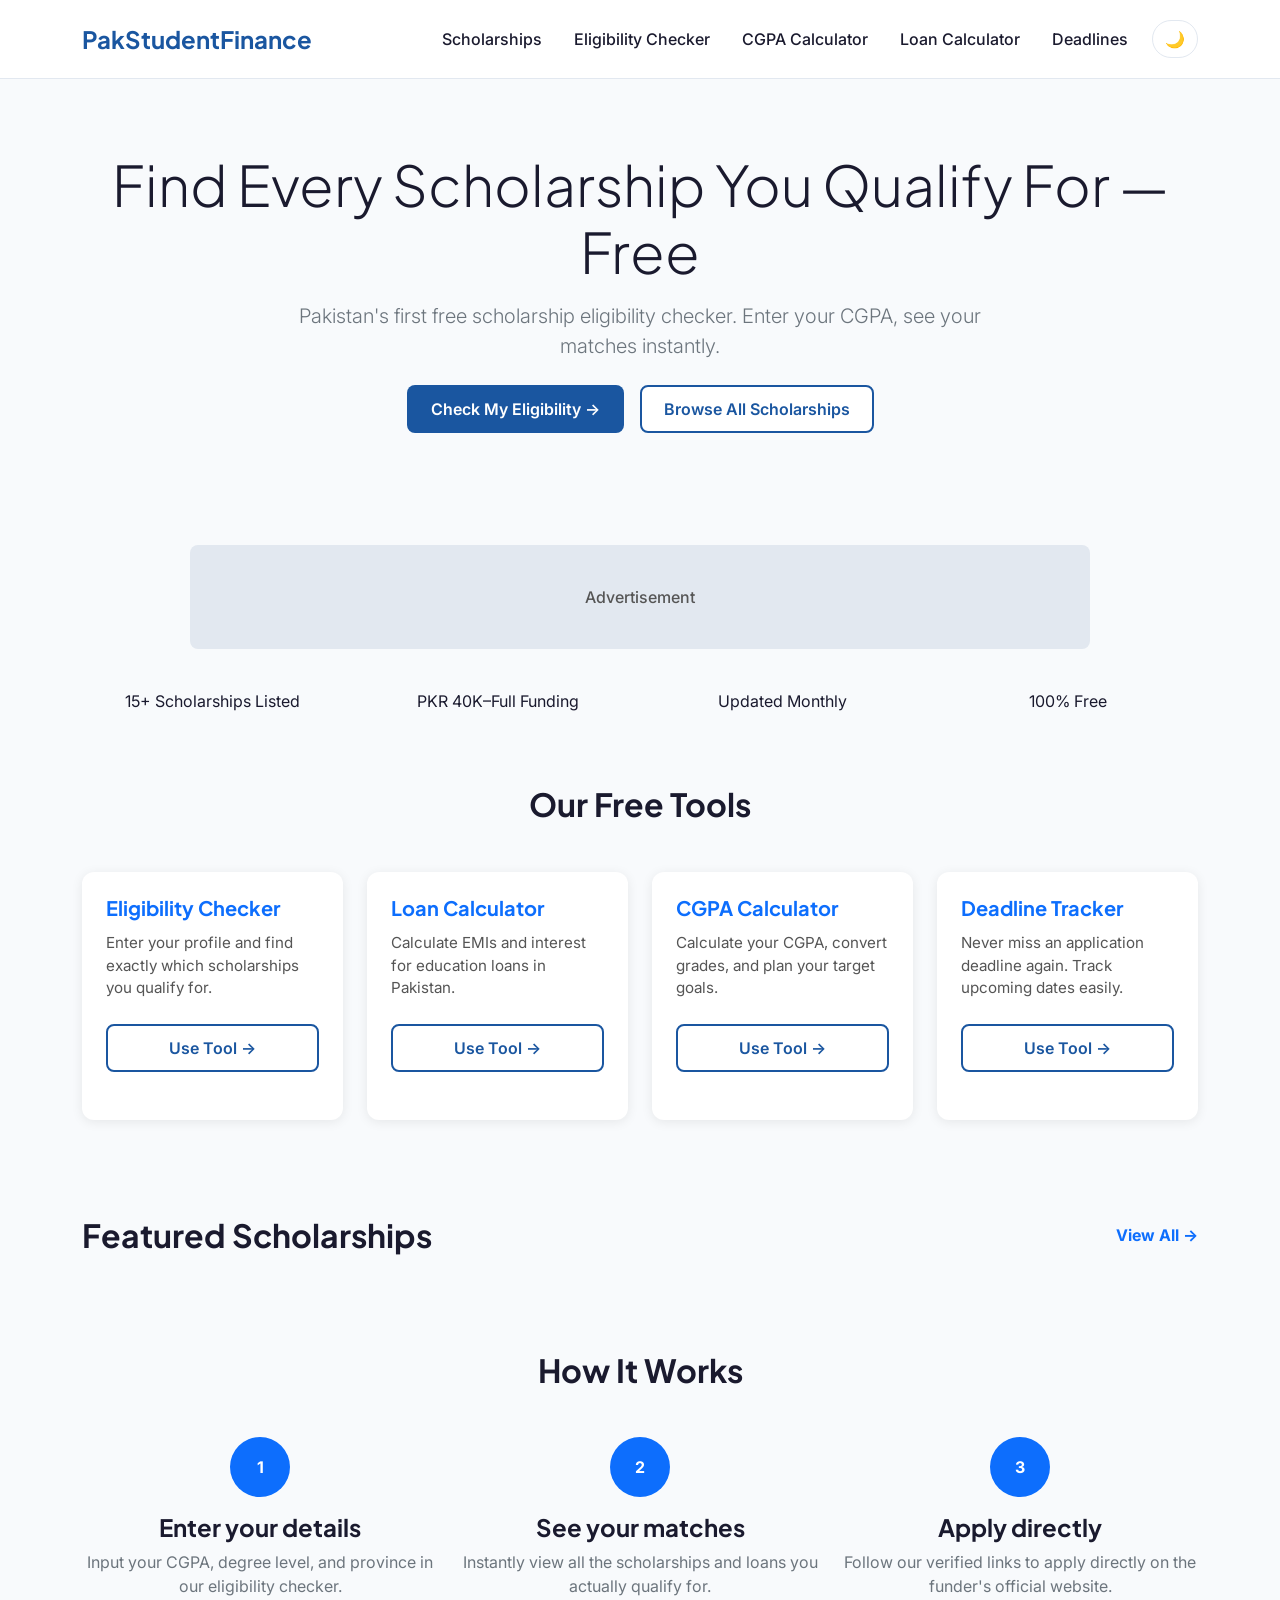
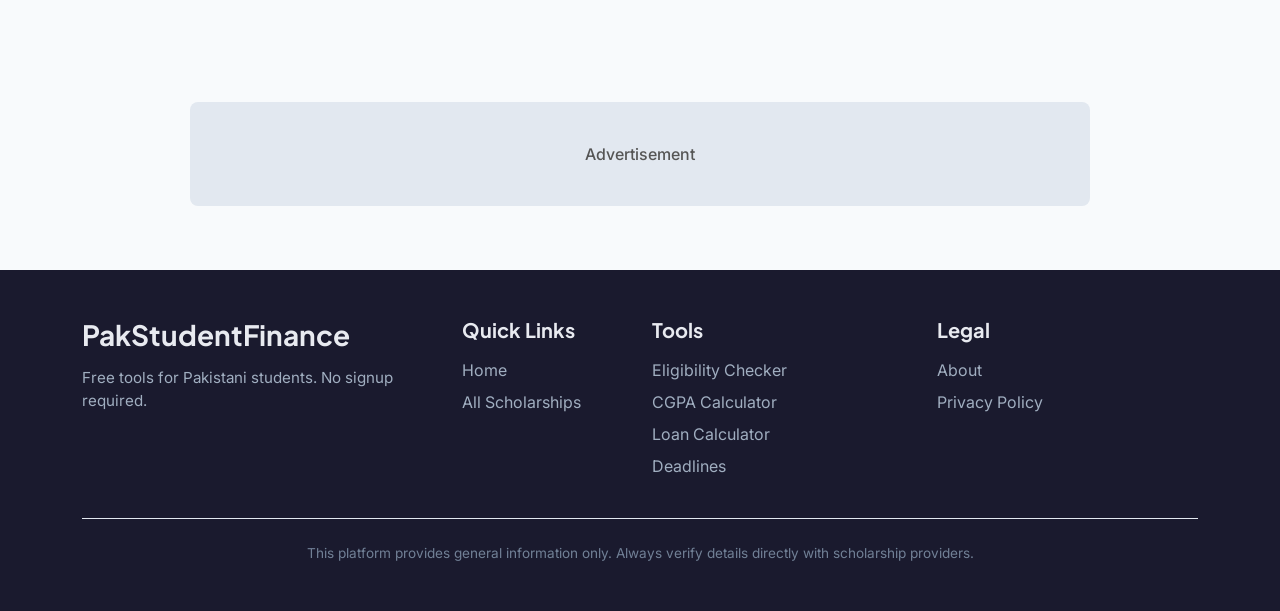
==== commit 1048bd47: "Full SEO audit, cleanup junk files, add sitemap, robots.txt, structured data, fix meta tags, improve" ====
--- a/index.html
+++ b/index.html
@@ -1,26 +1,24 @@
 <!DOCTYPE html>
 <html lang="en">
-
 <head>
-    <script src="assets/js/theme.js"></script>
     <meta charset="UTF-8">
     <meta name="viewport" content="width=device-width, initial-scale=1.0">
+    <title>PakStudentFinance — Free Scholarship Finder & Student Finance Tools for Pakistani Students</title>
     <meta name="description" content="Free scholarship eligibility checker and student finance tools for Pakistani students. Find HEC, provincial, and international scholarships you qualify for instantly.">
-    <meta name="keywords"
-        content="Pakistan scholarship, HEC scholarship, student loan Pakistan, CGPA calculator, scholarship eligibility checker">
+    <meta name="keywords" content="Pakistan scholarship 2026, HEC scholarship, student loan Pakistan, CGPA calculator Pakistan, scholarship eligibility checker, PEEF scholarship, Fulbright Pakistan, free scholarship tool Pakistan">
+    <meta property="og:type" content="website">
     <meta property="og:title" content="PakStudentFinance — Free Scholarship & Finance Tools for Pakistani Students">
+    <meta property="og:description" content="Free scholarship eligibility checker and student finance tools for Pakistani students. Find HEC, provincial, and international scholarships instantly.">
     <meta property="og:url" content="https://mustafa-shah-tech.github.io/student-finance-hub/">
-    <title>Pakistan Student Finance & Scholarship Hub</title>
-    <!-- Favicon -->
-    <link rel="icon"
-        href="data:image/svg+xml,<svg xmlns='http://www.w3.org/2000/svg' viewBox='0 0 100 100'><text y='.9em' font-size=''90''>🎓</text></svg>">
+    <meta property="og:image" content="https://mustafa-shah-tech.github.io/student-finance-hub/assets/img/favicon.svg">
+    <link rel="canonical" href="https://mustafa-shah-tech.github.io/student-finance-hub/">
+    <link rel="icon" type="image/svg+xml" href="assets/img/favicon.svg">
+    <meta name="theme-color" content="#1A56A0">
 
     <!-- Google Fonts -->
     <link rel="preconnect" href="https://fonts.googleapis.com">
     <link rel="preconnect" href="https://fonts.gstatic.com" crossorigin>
-    <link
-        href="https://fonts.googleapis.com/css2?family=Inter:wght@400;500;600&family=JetBrains+Mono:wght@400;500&family=Plus+Jakarta+Sans:wght@600;700&display=swap"
-        rel="stylesheet">
+    <link href="https://fonts.googleapis.com/css2?family=Inter:wght@400;500;600&family=JetBrains+Mono:wght@400;500;700&family=Plus+Jakarta+Sans:wght@600;700&display=swap" rel="stylesheet">
 
     <!-- Bootstrap 5 -->
     <link href="https://cdn.jsdelivr.net/npm/bootstrap@5.3.2/dist/css/bootstrap.min.css" rel="stylesheet">
@@ -28,14 +26,36 @@
     <!-- Shared Styles -->
     <link rel="stylesheet" href="assets/css/main.css">
     <link rel="stylesheet" href="assets/css/components.css">
+
+    <script src="assets/js/theme.js"></script>
+
+    <!-- Structured Data -->
+    <script type="application/ld+json">
+    {
+      "@context": "https://schema.org",
+      "@type": "WebSite",
+      "name": "PakStudentFinance",
+      "url": "https://mustafa-shah-tech.github.io/student-finance-hub/",
+      "description": "Free scholarship eligibility checker and student finance tools for Pakistani students.",
+      "potentialAction": {
+        "@type": "SearchAction",
+        "target": "https://mustafa-shah-tech.github.io/student-finance-hub/scholarships.html?q={search_term_string}",
+        "query-input": "required name=search_term_string"
+      }
+    }
+    </script>
 </head>
-
 <body>
-
     <!-- Navbar -->
     <nav class="navbar navbar-expand-lg sticky-top">
         <div class="container">
             <a class="navbar-brand logo" href="index.html">PakStudentFinance</a>
+            <div class="d-flex align-items-center ms-auto ms-lg-3 order-lg-3">
+                <button id="theme-toggle" class="btn-theme-toggle me-2 me-lg-0" aria-label="Toggle dark mode">
+                    <span class="icon-sun">☀️</span>
+                    <span class="icon-moon">🌙</span>
+                </button>
+            </div>
             <button class="navbar-toggler border-0" type="button" data-bs-toggle="collapse" data-bs-target="#navbarNav">
                 <span class="navbar-toggler-icon"></span>
             </button>
@@ -57,20 +77,15 @@
                         <a class="nav-link" href="deadlines.html">Deadlines</a>
                     </li>
                 </ul>
-            <button id="theme-toggle" class="btn-theme-toggle ms-3" aria-label="Toggle dark mode">
-                    <span class="icon-sun">☀️</span>
-                    <span class="icon-moon">🌙</span>
-                </button>
             </div>
         </div>
     </nav>
-
     <!-- Hero -->
     <section class="py-5 text-center">
         <div class="container py-4">
-            <h1 class="display-4 mb-3" style="color: var(--primary-blue);">Find Every Scholarship You Qualify For — Free
+            <h1 class="display-4 mb-3" >Find Every Scholarship You Qualify For — Free
             </h1>
-            <p class="lead text-secondary mb-4 mx-auto" style="max-width: 700px;">Pakistan's first free scholarship
+            <p class="lead text-secondary mb-4 mx-auto" style="max-width: 700px">Pakistan's first free scholarship
                 eligibility checker. Enter your CGPA, see your matches instantly.</p>
             <div class="d-flex justify-content-center gap-3 flex-wrap">
                 <a href="eligibility-checker.html" class="btn btn-primary">Check My Eligibility &rarr;</a>
@@ -78,14 +93,12 @@
             </div>
         </div>
     </section>
-
     <!-- ADSENSE SLOT: Replace with your AdSense code after approval -->
     <div class="container">
         <div class="adsense-placeholder">
             Advertisement
         </div>
     </div>
-
     <!-- Stats Bar -->
     <div class="stat-bar my-4">
         <div class="container">
@@ -97,7 +110,6 @@
             </div>
         </div>
     </div>
-
     <!-- Features Section -->
     <section class="py-5" >
         <div class="container">
@@ -134,21 +146,19 @@
             </div>
         </div>
     </section>
-
     <!-- Featured Scholarships -->
     <section class="py-5">
         <div class="container">
             <div class="d-flex justify-content-between align-items-center mb-4">
                 <h2 class="mb-0">Featured Scholarships</h2>
                 <a href="scholarships.html" class="text-decoration-none fw-bold"
-                    style="color: var(--primary-blue);">View All &rarr;</a>
+                    >View All &rarr;</a>
             </div>
             <div class="row g-4" id="featured-scholarships-container">
                 <!-- Data will be loaded via JS -->
             </div>
         </div>
     </section>
-
     <!-- How it works -->
     <section class="py-5" >
         <div class="container">
@@ -156,21 +166,21 @@
             <div class="row text-center g-4">
                 <div class="col-md-4">
                     <div class="d-inline-flex align-items-center justify-content-center bg-primary text-white rounded-circle mb-3"
-                        style="width: 60px; height: 60px; font-size: 1.5rem; font-weight: bold;">1</div>
+                        style="width: 60px; height: 60px; font-weight: bold">1</div>
                     <h4>Enter your details</h4>
                     <p class="text-secondary">Input your CGPA, degree level, and province in our eligibility checker.
                     </p>
                 </div>
                 <div class="col-md-4">
                     <div class="d-inline-flex align-items-center justify-content-center bg-primary text-white rounded-circle mb-3"
-                        style="width: 60px; height: 60px; font-size: 1.5rem; font-weight: bold;">2</div>
+                        style="width: 60px; height: 60px; font-weight: bold">2</div>
                     <h4>See your matches</h4>
                     <p class="text-secondary">Instantly view all the scholarships and loans you actually qualify for.
                     </p>
                 </div>
                 <div class="col-md-4">
                     <div class="d-inline-flex align-items-center justify-content-center bg-primary text-white rounded-circle mb-3"
-                        style="width: 60px; height: 60px; font-size: 1.5rem; font-weight: bold;">3</div>
+                        style="width: 60px; height: 60px; font-weight: bold">3</div>
                     <h4>Apply directly</h4>
                     <p class="text-secondary">Follow our verified links to apply directly on the funder's official
                         website.</p>
@@ -178,14 +188,12 @@
             </div>
         </div>
     </section>
-
     <!-- ADSENSE SLOT: Replace with your AdSense code after approval -->
     <div class="container mt-4">
         <div class="adsense-placeholder">
             Advertisement
         </div>
     </div>
-
     <!-- Footer -->
     <footer>
         <div class="container">
@@ -218,13 +226,10 @@
             </div>
         </div>
     </footer>
-
     <!-- Bootstrap JS -->
     <script src="https://cdn.jsdelivr.net/npm/bootstrap@5.3.2/dist/js/bootstrap.bundle.min.js"></script>
-
     <!-- Project Scripts -->
     <script src="assets/js/scholarships-data.js"></script>
     <script src="assets/js/index.js"></script>
 </body>
-
 </html>
--- a/assets/css/main.css
+++ b/assets/css/main.css
@@ -332,4 +332,10 @@
 html.dark-mode .form-check-input {
     background-color: var(--input-bg);
     border-color: var(--border-color);
-}+}
+@media (max-width: 991.98px) {
+  .btn-theme-toggle {
+    padding: 4px 8px;
+    font-size: 0.85rem;
+  }
+}
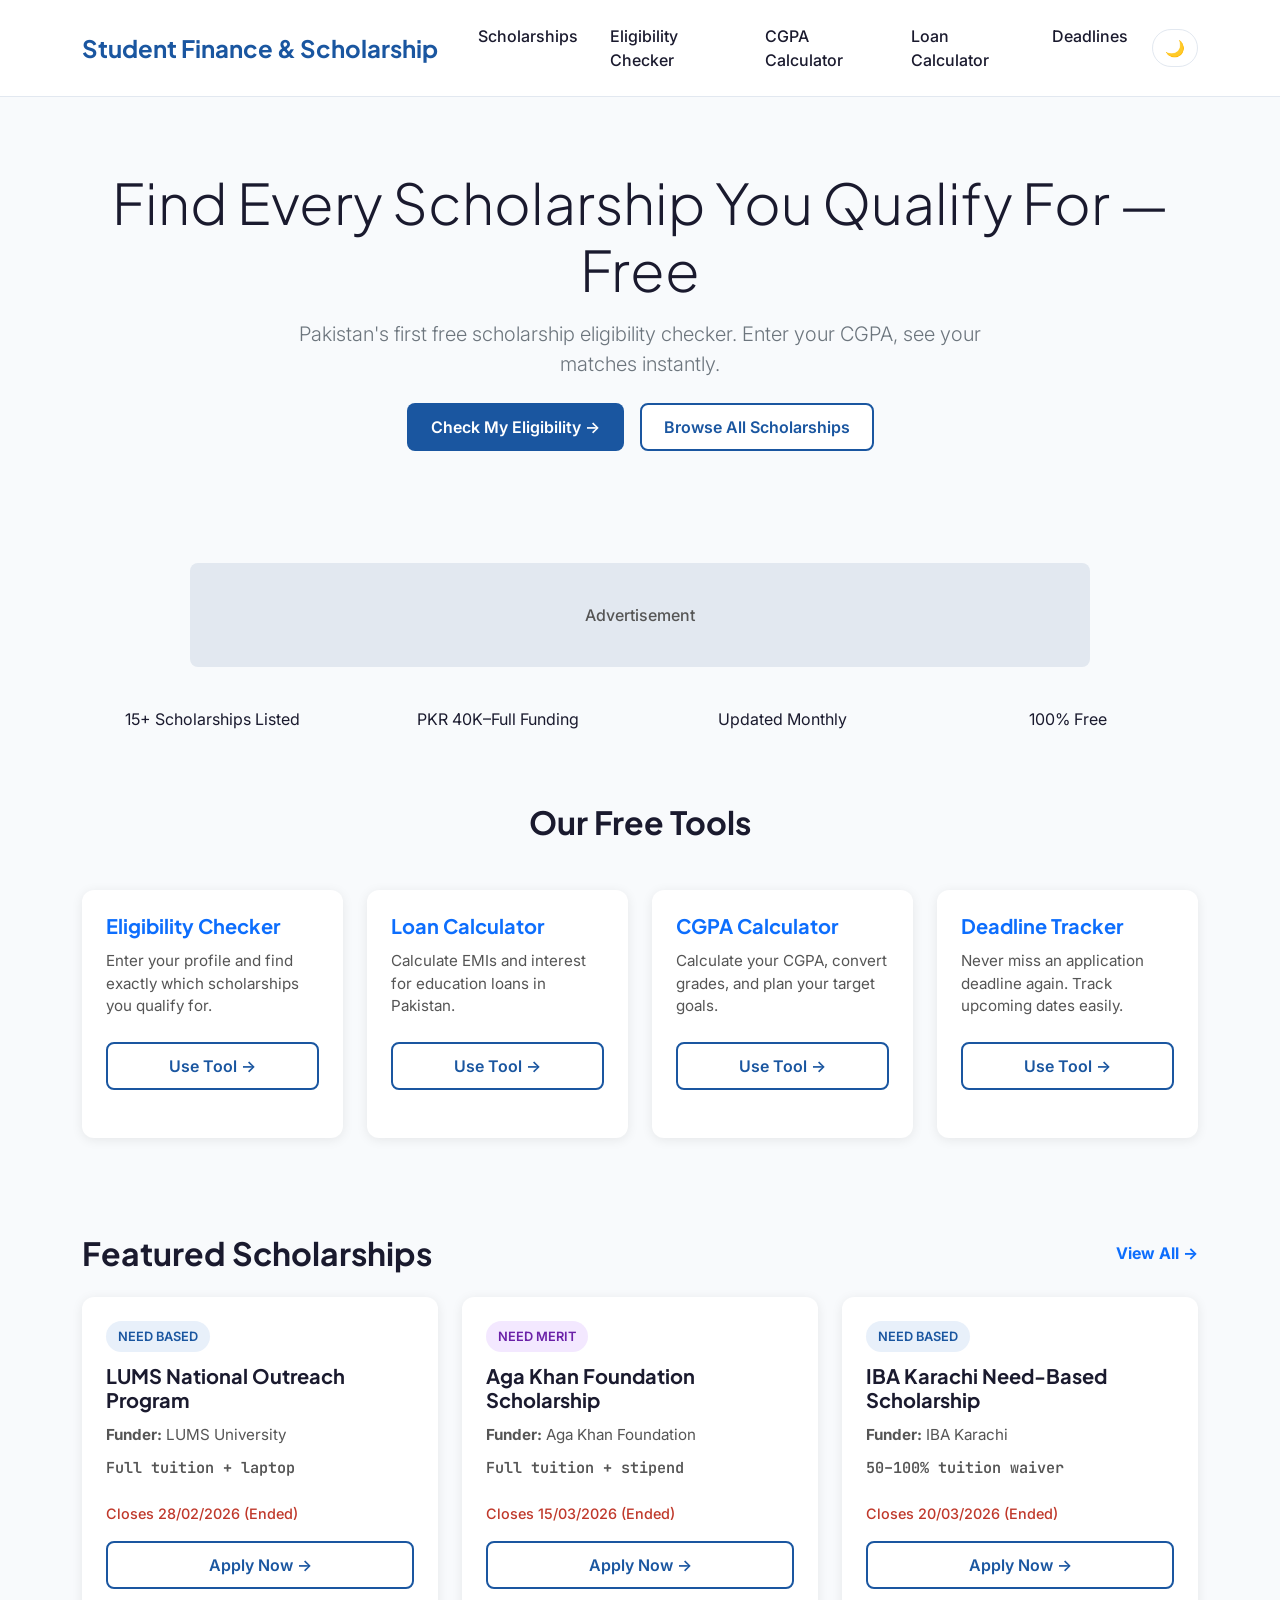
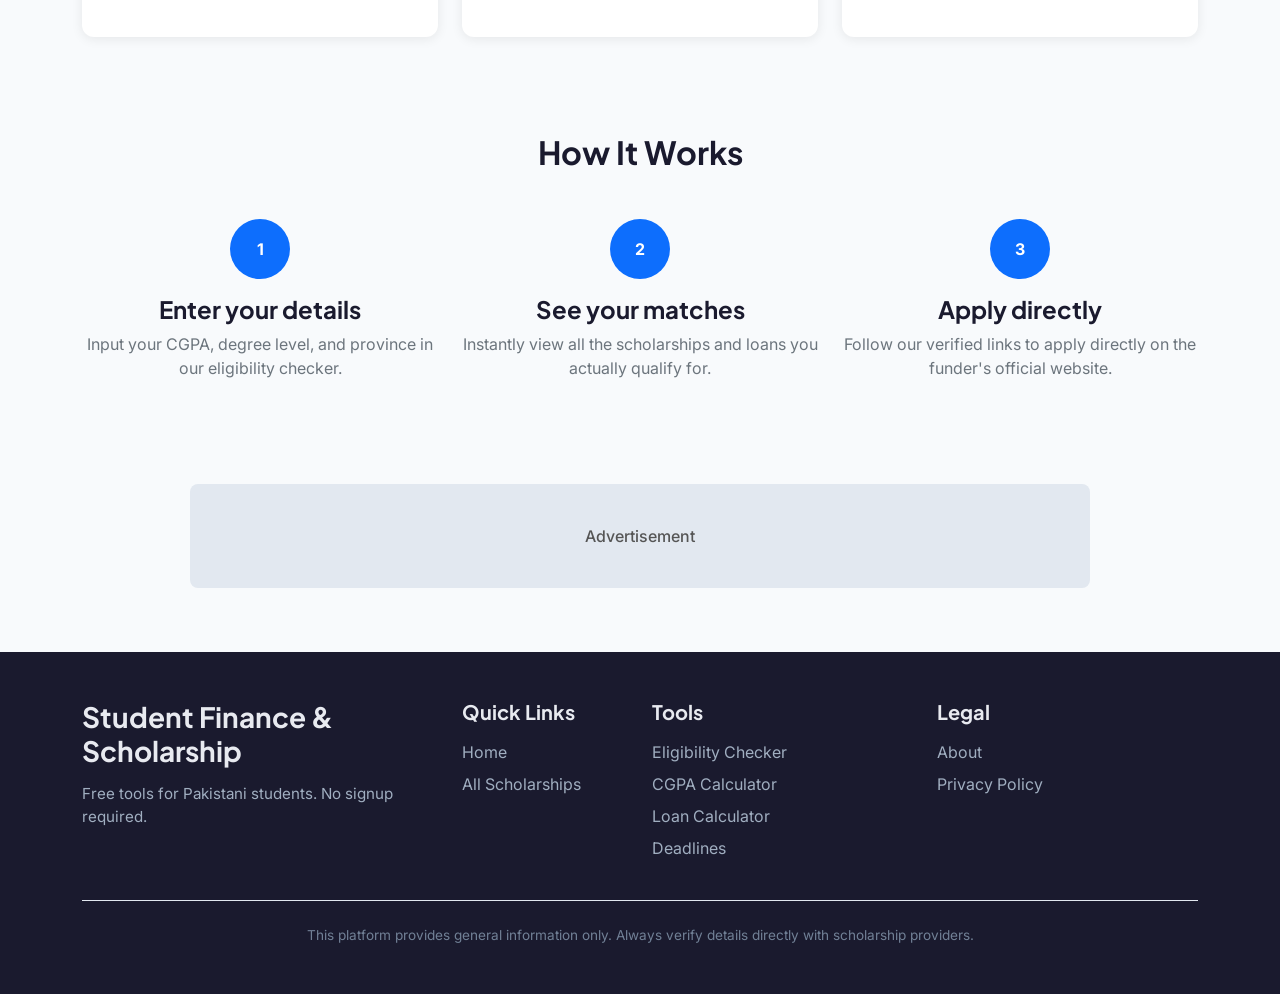
==== commit 0a2653b5: "Rename site to Student Finance & Scholarship" ====
--- a/index.html
+++ b/index.html
@@ -1,235 +1,255 @@
-<!DOCTYPE html>
-<html lang="en">
-<head>
-    <meta charset="UTF-8">
-    <meta name="viewport" content="width=device-width, initial-scale=1.0">
-    <title>PakStudentFinance — Free Scholarship Finder & Student Finance Tools for Pakistani Students</title>
-    <meta name="description" content="Free scholarship eligibility checker and student finance tools for Pakistani students. Find HEC, provincial, and international scholarships you qualify for instantly.">
-    <meta name="keywords" content="Pakistan scholarship 2026, HEC scholarship, student loan Pakistan, CGPA calculator Pakistan, scholarship eligibility checker, PEEF scholarship, Fulbright Pakistan, free scholarship tool Pakistan">
-    <meta property="og:type" content="website">
-    <meta property="og:title" content="PakStudentFinance — Free Scholarship & Finance Tools for Pakistani Students">
-    <meta property="og:description" content="Free scholarship eligibility checker and student finance tools for Pakistani students. Find HEC, provincial, and international scholarships instantly.">
-    <meta property="og:url" content="https://mustafa-shah-tech.github.io/student-finance-hub/">
-    <meta property="og:image" content="https://mustafa-shah-tech.github.io/student-finance-hub/assets/img/favicon.svg">
-    <link rel="canonical" href="https://mustafa-shah-tech.github.io/student-finance-hub/">
-    <link rel="icon" type="image/svg+xml" href="assets/img/favicon.svg">
-    <meta name="theme-color" content="#1A56A0">
-
-    <!-- Google Fonts -->
-    <link rel="preconnect" href="https://fonts.googleapis.com">
-    <link rel="preconnect" href="https://fonts.gstatic.com" crossorigin>
-    <link href="https://fonts.googleapis.com/css2?family=Inter:wght@400;500;600&family=JetBrains+Mono:wght@400;500;700&family=Plus+Jakarta+Sans:wght@600;700&display=swap" rel="stylesheet">
-
-    <!-- Bootstrap 5 -->
-    <link href="https://cdn.jsdelivr.net/npm/bootstrap@5.3.2/dist/css/bootstrap.min.css" rel="stylesheet">
-
-    <!-- Shared Styles -->
-    <link rel="stylesheet" href="assets/css/main.css">
-    <link rel="stylesheet" href="assets/css/components.css">
-
-    <script src="assets/js/theme.js"></script>
-
-    <!-- Structured Data -->
-    <script type="application/ld+json">
-    {
-      "@context": "https://schema.org",
-      "@type": "WebSite",
-      "name": "PakStudentFinance",
-      "url": "https://mustafa-shah-tech.github.io/student-finance-hub/",
-      "description": "Free scholarship eligibility checker and student finance tools for Pakistani students.",
-      "potentialAction": {
-        "@type": "SearchAction",
-        "target": "https://mustafa-shah-tech.github.io/student-finance-hub/scholarships.html?q={search_term_string}",
-        "query-input": "required name=search_term_string"
-      }
-    }
-    </script>
-</head>
-<body>
-    <!-- Navbar -->
-    <nav class="navbar navbar-expand-lg sticky-top">
-        <div class="container">
-            <a class="navbar-brand logo" href="index.html">PakStudentFinance</a>
-            <div class="d-flex align-items-center ms-auto ms-lg-3 order-lg-3">
-                <button id="theme-toggle" class="btn-theme-toggle me-2 me-lg-0" aria-label="Toggle dark mode">
-                    <span class="icon-sun">☀️</span>
-                    <span class="icon-moon">🌙</span>
-                </button>
-            </div>
-            <button class="navbar-toggler border-0" type="button" data-bs-toggle="collapse" data-bs-target="#navbarNav">
-                <span class="navbar-toggler-icon"></span>
-            </button>
-            <div class="collapse navbar-collapse" id="navbarNav">
-                <ul class="navbar-nav ms-auto">
-                    <li class="nav-item">
-                        <a class="nav-link" href="scholarships.html">Scholarships</a>
-                    </li>
-                    <li class="nav-item">
-                        <a class="nav-link" href="eligibility-checker.html">Eligibility Checker</a>
-                    </li>
-                    <li class="nav-item">
-                        <a class="nav-link" href="cgpa-calculator.html">CGPA Calculator</a>
-                    </li>
-                    <li class="nav-item">
-                        <a class="nav-link" href="loan-calculator.html">Loan Calculator</a>
-                    </li>
-                    <li class="nav-item">
-                        <a class="nav-link" href="deadlines.html">Deadlines</a>
-                    </li>
-                </ul>
-            </div>
-        </div>
-    </nav>
-    <!-- Hero -->
-    <section class="py-5 text-center">
-        <div class="container py-4">
-            <h1 class="display-4 mb-3" >Find Every Scholarship You Qualify For — Free
-            </h1>
-            <p class="lead text-secondary mb-4 mx-auto" style="max-width: 700px">Pakistan's first free scholarship
-                eligibility checker. Enter your CGPA, see your matches instantly.</p>
-            <div class="d-flex justify-content-center gap-3 flex-wrap">
-                <a href="eligibility-checker.html" class="btn btn-primary">Check My Eligibility &rarr;</a>
-                <a href="scholarships.html" class="btn btn-outline-primary">Browse All Scholarships</a>
-            </div>
-        </div>
-    </section>
-    <!-- ADSENSE SLOT: Replace with your AdSense code after approval -->
-    <div class="container">
-        <div class="adsense-placeholder">
-            Advertisement
-        </div>
-    </div>
-    <!-- Stats Bar -->
-    <div class="stat-bar my-4">
-        <div class="container">
-            <div class="row text-center gy-2">
-                <div class="col-sm-3 col-6">15+ Scholarships Listed</div>
-                <div class="col-sm-3 col-6">PKR 40K–Full Funding</div>
-                <div class="col-sm-3 col-6">Updated Monthly</div>
-                <div class="col-sm-3 col-6">100% Free</div>
-            </div>
-        </div>
-    </div>
-    <!-- Features Section -->
-    <section class="py-5" >
-        <div class="container">
-            <h2 class="text-center mb-5">Our Free Tools</h2>
-            <div class="row g-4">
-                <div class="col-md-6 col-lg-3">
-                    <div class="card-custom">
-                        <h3 class="text-primary">Eligibility Checker</h3>
-                        <p>Enter your profile and find exactly which scholarships you qualify for.</p>
-                        <a href="eligibility-checker.html" class="btn btn-outline-primary w-100">Use Tool &rarr;</a>
-                    </div>
-                </div>
-                <div class="col-md-6 col-lg-3">
-                    <div class="card-custom">
-                        <h3 class="text-primary">Loan Calculator</h3>
-                        <p>Calculate EMIs and interest for education loans in Pakistan.</p>
-                        <a href="loan-calculator.html" class="btn btn-outline-primary w-100">Use Tool &rarr;</a>
-                    </div>
-                </div>
-                <div class="col-md-6 col-lg-3">
-                    <div class="card-custom">
-                        <h3 class="text-primary">CGPA Calculator</h3>
-                        <p>Calculate your CGPA, convert grades, and plan your target goals.</p>
-                        <a href="cgpa-calculator.html" class="btn btn-outline-primary w-100">Use Tool &rarr;</a>
-                    </div>
-                </div>
-                <div class="col-md-6 col-lg-3">
-                    <div class="card-custom">
-                        <h3 class="text-primary">Deadline Tracker</h3>
-                        <p>Never miss an application deadline again. Track upcoming dates easily.</p>
-                        <a href="deadlines.html" class="btn btn-outline-primary w-100">Use Tool &rarr;</a>
-                    </div>
-                </div>
-            </div>
-        </div>
-    </section>
-    <!-- Featured Scholarships -->
-    <section class="py-5">
-        <div class="container">
-            <div class="d-flex justify-content-between align-items-center mb-4">
-                <h2 class="mb-0">Featured Scholarships</h2>
-                <a href="scholarships.html" class="text-decoration-none fw-bold"
-                    >View All &rarr;</a>
-            </div>
-            <div class="row g-4" id="featured-scholarships-container">
-                <!-- Data will be loaded via JS -->
-            </div>
-        </div>
-    </section>
-    <!-- How it works -->
-    <section class="py-5" >
-        <div class="container">
-            <h2 class="text-center mb-5">How It Works</h2>
-            <div class="row text-center g-4">
-                <div class="col-md-4">
-                    <div class="d-inline-flex align-items-center justify-content-center bg-primary text-white rounded-circle mb-3"
-                        style="width: 60px; height: 60px; font-weight: bold">1</div>
-                    <h4>Enter your details</h4>
-                    <p class="text-secondary">Input your CGPA, degree level, and province in our eligibility checker.
-                    </p>
-                </div>
-                <div class="col-md-4">
-                    <div class="d-inline-flex align-items-center justify-content-center bg-primary text-white rounded-circle mb-3"
-                        style="width: 60px; height: 60px; font-weight: bold">2</div>
-                    <h4>See your matches</h4>
-                    <p class="text-secondary">Instantly view all the scholarships and loans you actually qualify for.
-                    </p>
-                </div>
-                <div class="col-md-4">
-                    <div class="d-inline-flex align-items-center justify-content-center bg-primary text-white rounded-circle mb-3"
-                        style="width: 60px; height: 60px; font-weight: bold">3</div>
-                    <h4>Apply directly</h4>
-                    <p class="text-secondary">Follow our verified links to apply directly on the funder's official
-                        website.</p>
-                </div>
-            </div>
-        </div>
-    </section>
-    <!-- ADSENSE SLOT: Replace with your AdSense code after approval -->
-    <div class="container mt-4">
-        <div class="adsense-placeholder">
-            Advertisement
-        </div>
-    </div>
-    <!-- Footer -->
-    <footer>
-        <div class="container">
-            <div class="row gy-4">
-                <div class="col-lg-4 col-md-6">
-                    <h3 class="logo mb-3">PakStudentFinance</h3>
-                    <p class="footer-tagline">Free tools for Pakistani students. No signup required.</p>
-                </div>
-                <div class="col-lg-2 col-md-6">
-                    <h5 class="mb-3">Quick Links</h5>
-                    <a href="index.html">Home</a>
-                    <a href="scholarships.html">All Scholarships</a>
-                </div>
-                <div class="col-lg-3 col-md-6">
-                    <h5 class="mb-3">Tools</h5>
-                    <a href="eligibility-checker.html">Eligibility Checker</a>
-                    <a href="cgpa-calculator.html">CGPA Calculator</a>
-                    <a href="loan-calculator.html">Loan Calculator</a>
-                    <a href="deadlines.html">Deadlines</a>
-                </div>
-                <div class="col-lg-3 col-md-6">
-                    <h5 class="mb-3">Legal</h5>
-                    <a href="about.html">About</a>
-                    <a href="privacy-policy.html">Privacy Policy</a>
-                </div>
-            </div>
-            <div class="footer-disclaimer text-center">
-                This platform provides general information only. Always verify details directly with scholarship
-                providers.
-            </div>
-        </div>
-    </footer>
-    <!-- Bootstrap JS -->
-    <script src="https://cdn.jsdelivr.net/npm/bootstrap@5.3.2/dist/js/bootstrap.bundle.min.js"></script>
-    <!-- Project Scripts -->
-    <script src="assets/js/scholarships-data.js"></script>
-    <script src="assets/js/index.js"></script>
-</body>
-</html>+<!DOCTYPE html>
+<html lang="en">
+
+<head>
+    <!-- Google tag (gtag.js) -->
+    <script async src="https://www.googletagmanager.com/gtag/js?id=G-K80JP2GRMC"></script>
+    <script>
+        window.dataLayer = window.dataLayer || [];
+        function gtag() { dataLayer.push(arguments); }
+        gtag('js', new Date());
+
+        gtag('config', 'G-K80JP2GRMC');
+    </script>
+    <meta charset="UTF-8">
+    <meta name="viewport" content="width=device-width, initial-scale=1.0">
+    <title>Free Scholarships for Pakistani Students 2026 — Eligibility Checker & Finance Tools | Student Finance & Scholarship
+    </title>
+    <meta name="description"
+        content="Find free scholarships for Pakistani students in 2026. Enter your CGPA and instantly see HEC, PEEF, Fulbright and 15+ scholarships you qualify for. Free tools — no signup required.">
+    <meta name="keywords"
+        content="Pakistan scholarship 2026, HEC scholarship, student loan Pakistan, CGPA calculator Pakistan, scholarship eligibility checker, PEEF scholarship, Fulbright Pakistan, free scholarship tool Pakistan">
+    <meta property="og:type" content="website">
+    <meta property="og:title" content="Student Finance & Scholarship — Free Scholarship & Finance Tools for Pakistani Students">
+    <meta property="og:description"
+        content="Free scholarship eligibility checker and student finance tools for Pakistani students. Find HEC, provincial, and international scholarships instantly.">
+    <meta property="og:url" content="https://mustafa-shah-tech.github.io/student-finance-hub/">
+    <meta property="og:image" content="https://mustafa-shah-tech.github.io/student-finance-hub/assets/img/favicon.svg">
+    <link rel="canonical" href="https://mustafa-shah-tech.github.io/student-finance-hub/">
+    <link rel="icon" type="image/svg+xml" href="assets/img/favicon.svg">
+    <link rel="icon" type="image/png" sizes="512x512" href="assets/img/favicon.png">
+    <link rel="apple-touch-icon" sizes="180x180" href="assets/img/favicon.png">
+    <meta name="theme-color" content="#1A56A0">
+
+    <!-- Google Fonts -->
+    <link rel="preconnect" href="https://fonts.googleapis.com">
+    <link rel="preconnect" href="https://fonts.gstatic.com" crossorigin>
+    <link
+        href="https://fonts.googleapis.com/css2?family=Inter:wght@400;500;600&family=JetBrains+Mono:wght@400;500;700&family=Plus+Jakarta+Sans:wght@600;700&display=swap"
+        rel="stylesheet">
+
+    <!-- Bootstrap 5 -->
+    <link href="https://cdn.jsdelivr.net/npm/bootstrap@5.3.2/dist/css/bootstrap.min.css" rel="stylesheet">
+
+    <!-- Shared Styles -->
+    <link rel="stylesheet" href="assets/css/main.css">
+    <link rel="stylesheet" href="assets/css/components.css">
+
+    <script src="assets/js/theme.js"></script>
+
+    <!-- Structured Data -->
+    <script type="application/ld+json">
+    {
+      "@context": "https://schema.org",
+      "@type": "WebSite",
+      "name": "Student Finance & Scholarship",
+      "url": "https://mustafa-shah-tech.github.io/student-finance-hub/",
+      "description": "Free scholarship eligibility checker and student finance tools for Pakistani students.",
+      "potentialAction": {
+        "@type": "SearchAction",
+        "target": "https://mustafa-shah-tech.github.io/student-finance-hub/scholarships.html?q={search_term_string}",
+        "query-input": "required name=search_term_string"
+      }
+    }
+    </script>
+</head>
+
+<body>
+    <!-- Navbar -->
+    <nav class="navbar navbar-expand-lg sticky-top">
+        <div class="container">
+            <a class="navbar-brand logo" href="index.html">Student Finance & Scholarship</a>
+            <div class="d-flex align-items-center ms-auto ms-lg-3 order-lg-3">
+                <button id="theme-toggle" class="btn-theme-toggle me-2 me-lg-0" aria-label="Toggle dark mode">
+                    <span class="icon-sun">☀️</span>
+                    <span class="icon-moon">🌙</span>
+                </button>
+            </div>
+            <button class="navbar-toggler border-0" type="button" data-bs-toggle="collapse" data-bs-target="#navbarNav">
+                <span class="navbar-toggler-icon"></span>
+            </button>
+            <div class="collapse navbar-collapse" id="navbarNav">
+                <ul class="navbar-nav ms-auto">
+                    <li class="nav-item">
+                        <a class="nav-link" href="scholarships.html">Scholarships</a>
+                    </li>
+                    <li class="nav-item">
+                        <a class="nav-link" href="eligibility-checker.html">Eligibility Checker</a>
+                    </li>
+                    <li class="nav-item">
+                        <a class="nav-link" href="cgpa-calculator.html">CGPA Calculator</a>
+                    </li>
+                    <li class="nav-item">
+                        <a class="nav-link" href="loan-calculator.html">Loan Calculator</a>
+                    </li>
+                    <li class="nav-item">
+                        <a class="nav-link" href="deadlines.html">Deadlines</a>
+                    </li>
+                </ul>
+            </div>
+        </div>
+    </nav>
+    <!-- Hero -->
+    <section class="py-5 text-center">
+        <div class="container py-4">
+            <h1 class="display-4 mb-3">Find Every Scholarship You Qualify For — Free
+            </h1>
+            <p class="lead text-secondary mb-4 mx-auto" style="max-width: 700px">Pakistan's first free scholarship
+                eligibility checker. Enter your CGPA, see your matches instantly.</p>
+            <div class="d-flex justify-content-center gap-3 flex-wrap">
+                <a href="eligibility-checker.html" class="btn btn-primary">Check My Eligibility &rarr;</a>
+                <a href="scholarships.html" class="btn btn-outline-primary">Browse All Scholarships</a>
+            </div>
+        </div>
+    </section>
+    <!-- ADSENSE SLOT: Replace with your AdSense code after approval -->
+    <div class="container">
+        <div class="adsense-placeholder">
+            Advertisement
+        </div>
+    </div>
+    <!-- Stats Bar -->
+    <div class="stat-bar my-4">
+        <div class="container">
+            <div class="row text-center gy-2">
+                <div class="col-sm-3 col-6">15+ Scholarships Listed</div>
+                <div class="col-sm-3 col-6">PKR 40K–Full Funding</div>
+                <div class="col-sm-3 col-6">Updated Monthly</div>
+                <div class="col-sm-3 col-6">100% Free</div>
+            </div>
+        </div>
+    </div>
+    <!-- Features Section -->
+    <section class="py-5">
+        <div class="container">
+            <h2 class="text-center mb-5">Our Free Tools</h2>
+            <div class="row g-4">
+                <div class="col-md-6 col-lg-3">
+                    <div class="card-custom">
+                        <h3 class="text-primary">Eligibility Checker</h3>
+                        <p>Enter your profile and find exactly which scholarships you qualify for.</p>
+                        <a href="eligibility-checker.html" class="btn btn-outline-primary w-100">Use Tool &rarr;</a>
+                    </div>
+                </div>
+                <div class="col-md-6 col-lg-3">
+                    <div class="card-custom">
+                        <h3 class="text-primary">Loan Calculator</h3>
+                        <p>Calculate EMIs and interest for education loans in Pakistan.</p>
+                        <a href="loan-calculator.html" class="btn btn-outline-primary w-100">Use Tool &rarr;</a>
+                    </div>
+                </div>
+                <div class="col-md-6 col-lg-3">
+                    <div class="card-custom">
+                        <h3 class="text-primary">CGPA Calculator</h3>
+                        <p>Calculate your CGPA, convert grades, and plan your target goals.</p>
+                        <a href="cgpa-calculator.html" class="btn btn-outline-primary w-100">Use Tool &rarr;</a>
+                    </div>
+                </div>
+                <div class="col-md-6 col-lg-3">
+                    <div class="card-custom">
+                        <h3 class="text-primary">Deadline Tracker</h3>
+                        <p>Never miss an application deadline again. Track upcoming dates easily.</p>
+                        <a href="deadlines.html" class="btn btn-outline-primary w-100">Use Tool &rarr;</a>
+                    </div>
+                </div>
+            </div>
+        </div>
+    </section>
+    <!-- Featured Scholarships -->
+    <section class="py-5">
+        <div class="container">
+            <div class="d-flex justify-content-between align-items-center mb-4">
+                <h2 class="mb-0">Featured Scholarships</h2>
+                <a href="scholarships.html" class="text-decoration-none fw-bold">View All &rarr;</a>
+            </div>
+            <div class="row g-4" id="featured-scholarships-container">
+                <!-- Data will be loaded via JS -->
+            </div>
+        </div>
+    </section>
+    <!-- How it works -->
+    <section class="py-5">
+        <div class="container">
+            <h2 class="text-center mb-5">How It Works</h2>
+            <div class="row text-center g-4">
+                <div class="col-md-4">
+                    <div class="d-inline-flex align-items-center justify-content-center bg-primary text-white rounded-circle mb-3"
+                        style="width: 60px; height: 60px; font-weight: bold">1</div>
+                    <h4>Enter your details</h4>
+                    <p class="text-secondary">Input your CGPA, degree level, and province in our eligibility checker.
+                    </p>
+                </div>
+                <div class="col-md-4">
+                    <div class="d-inline-flex align-items-center justify-content-center bg-primary text-white rounded-circle mb-3"
+                        style="width: 60px; height: 60px; font-weight: bold">2</div>
+                    <h4>See your matches</h4>
+                    <p class="text-secondary">Instantly view all the scholarships and loans you actually qualify for.
+                    </p>
+                </div>
+                <div class="col-md-4">
+                    <div class="d-inline-flex align-items-center justify-content-center bg-primary text-white rounded-circle mb-3"
+                        style="width: 60px; height: 60px; font-weight: bold">3</div>
+                    <h4>Apply directly</h4>
+                    <p class="text-secondary">Follow our verified links to apply directly on the funder's official
+                        website.</p>
+                </div>
+            </div>
+        </div>
+    </section>
+    <!-- ADSENSE SLOT: Replace with your AdSense code after approval -->
+    <div class="container mt-4">
+        <div class="adsense-placeholder">
+            Advertisement
+        </div>
+    </div>
+    <!-- Footer -->
+    <footer>
+        <div class="container">
+            <div class="row gy-4">
+                <div class="col-lg-4 col-md-6">
+                    <h3 class="logo mb-3">Student Finance & Scholarship</h3>
+                    <p class="footer-tagline">Free tools for Pakistani students. No signup required.</p>
+                </div>
+                <div class="col-lg-2 col-md-6">
+                    <h5 class="mb-3">Quick Links</h5>
+                    <a href="index.html">Home</a>
+                    <a href="scholarships.html">All Scholarships</a>
+                </div>
+                <div class="col-lg-3 col-md-6">
+                    <h5 class="mb-3">Tools</h5>
+                    <a href="eligibility-checker.html">Eligibility Checker</a>
+                    <a href="cgpa-calculator.html">CGPA Calculator</a>
+                    <a href="loan-calculator.html">Loan Calculator</a>
+                    <a href="deadlines.html">Deadlines</a>
+                </div>
+                <div class="col-lg-3 col-md-6">
+                    <h5 class="mb-3">Legal</h5>
+                    <a href="about.html">About</a>
+                    <a href="privacy-policy.html">Privacy Policy</a>
+                </div>
+            </div>
+            <div class="footer-disclaimer text-center">
+                This platform provides general information only. Always verify details directly with scholarship
+                providers.
+            </div>
+        </div>
+    </footer>
+    <!-- Bootstrap JS -->
+    <script src="https://cdn.jsdelivr.net/npm/bootstrap@5.3.2/dist/js/bootstrap.bundle.min.js"></script>
+    <!-- Project Scripts -->
+    <script src="assets/js/scholarships-data.js"></script>
+    <script src="assets/js/index.js"></script>
+</body>
+
+</html>
+
